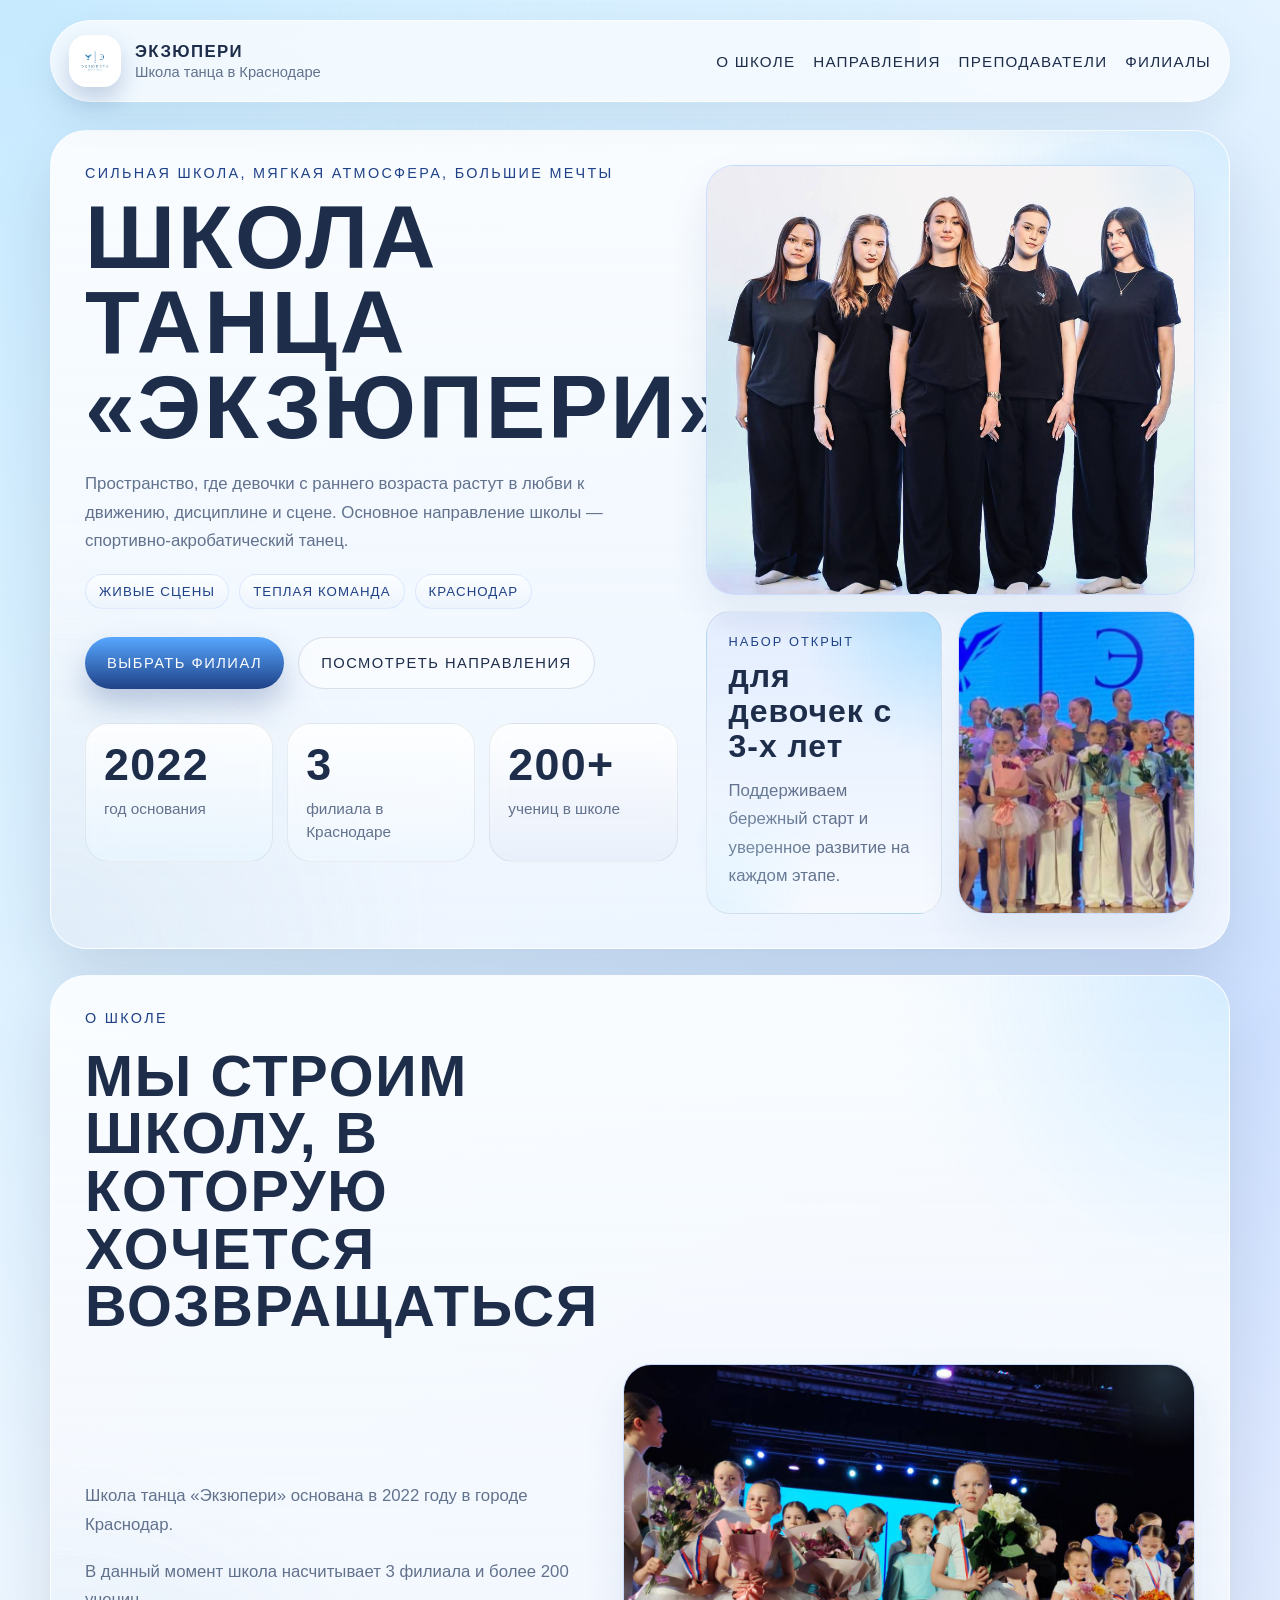
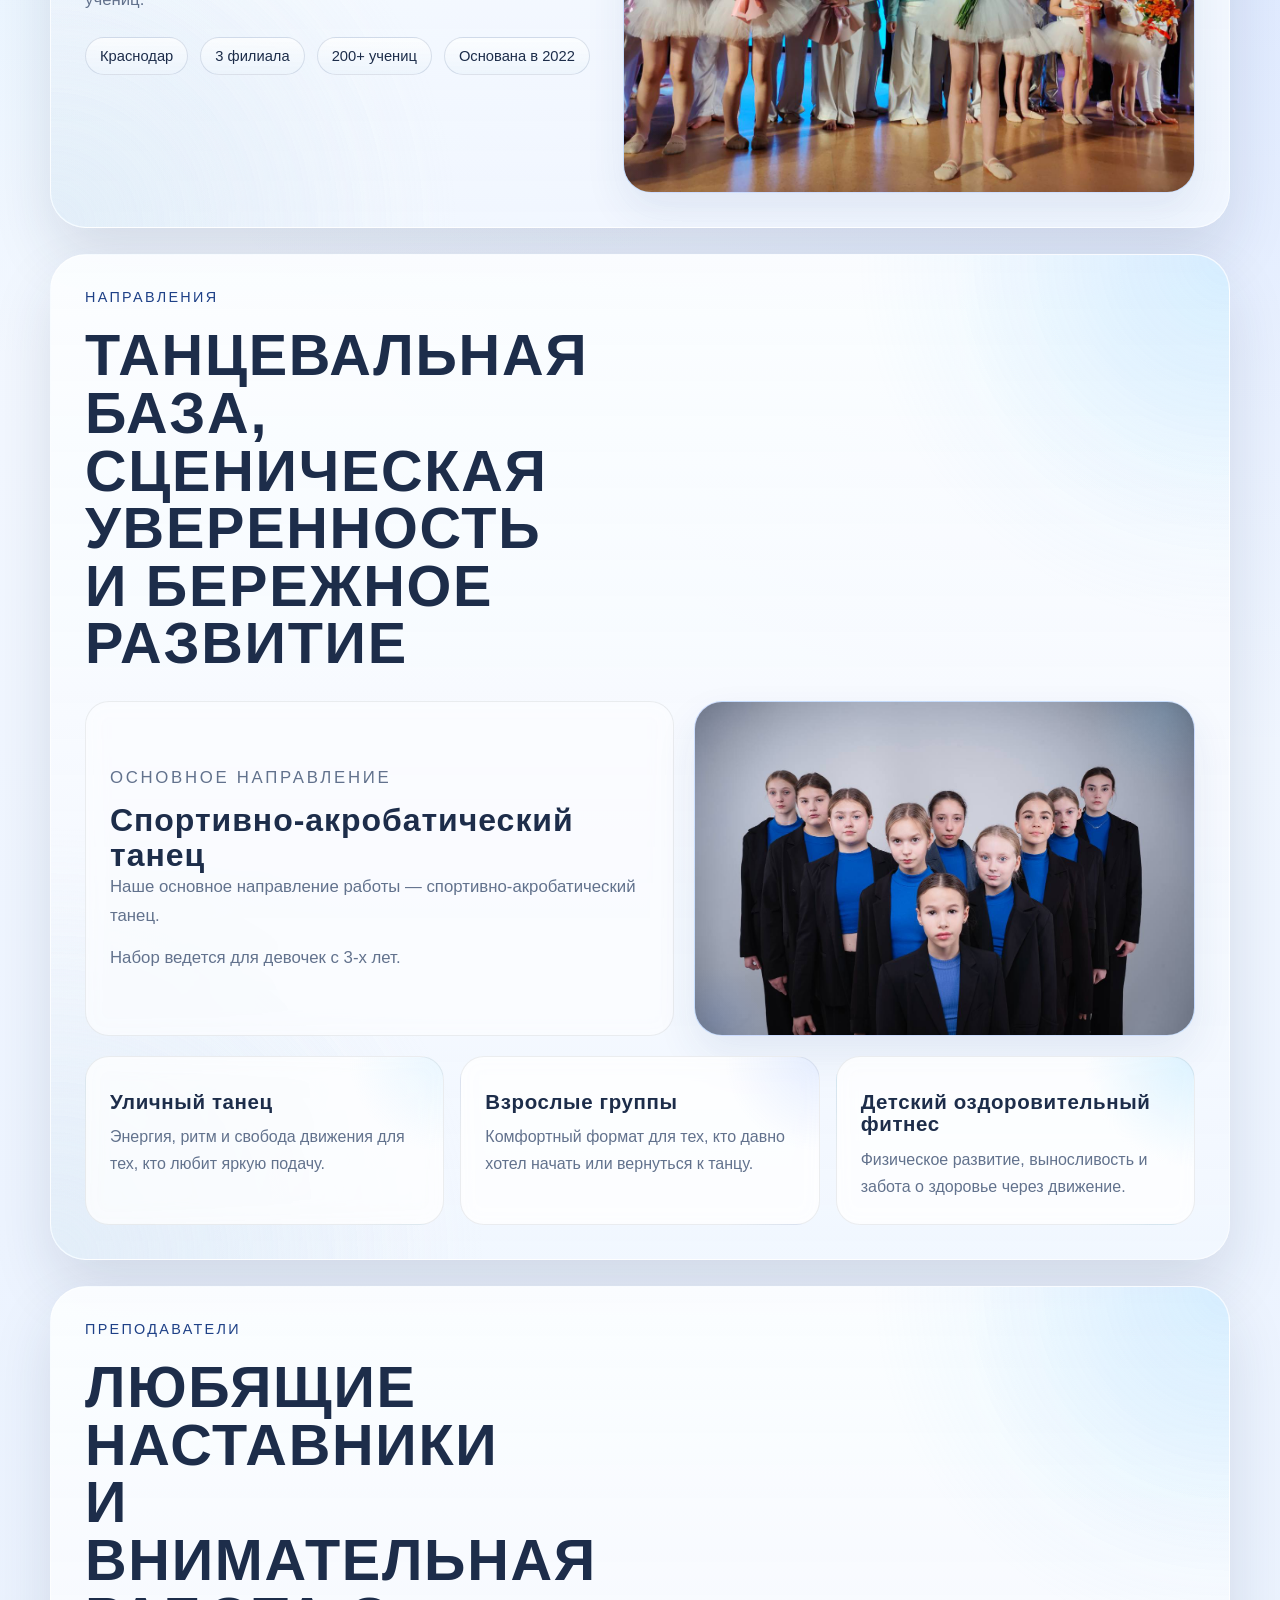
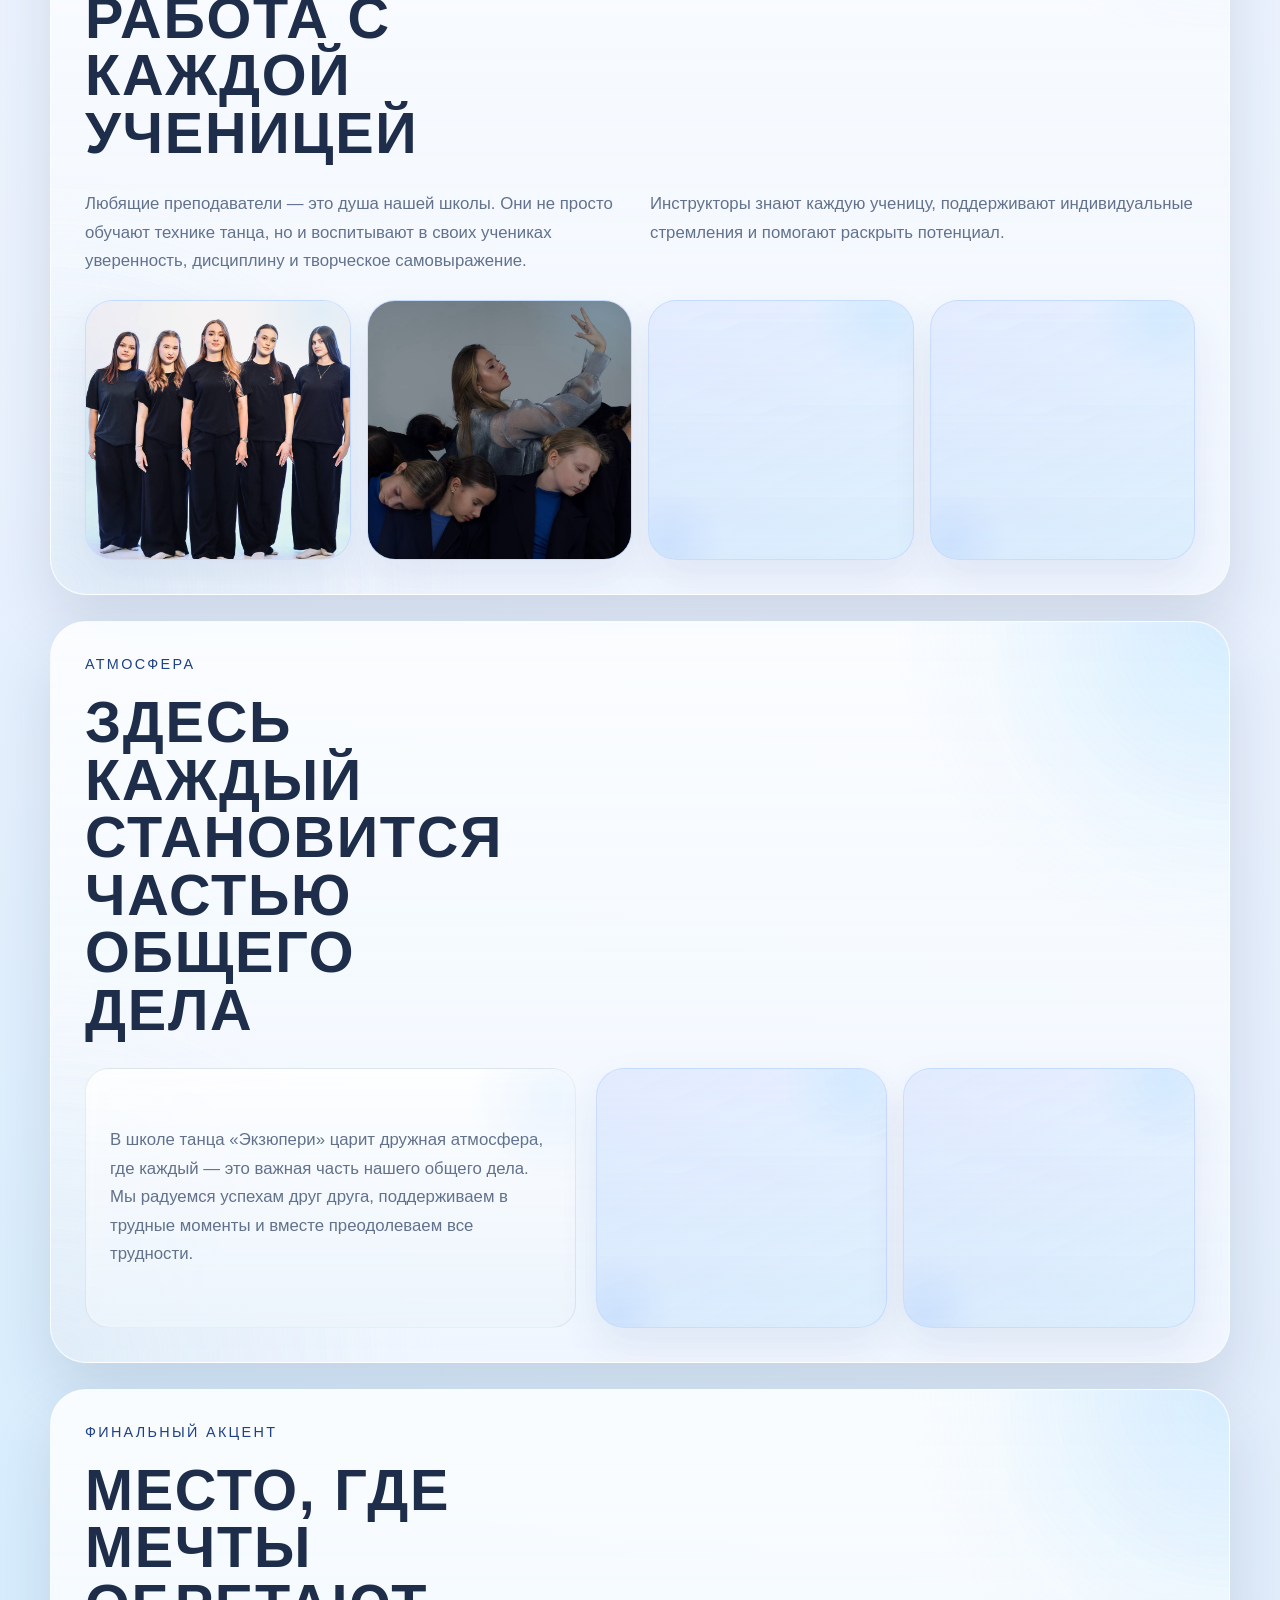
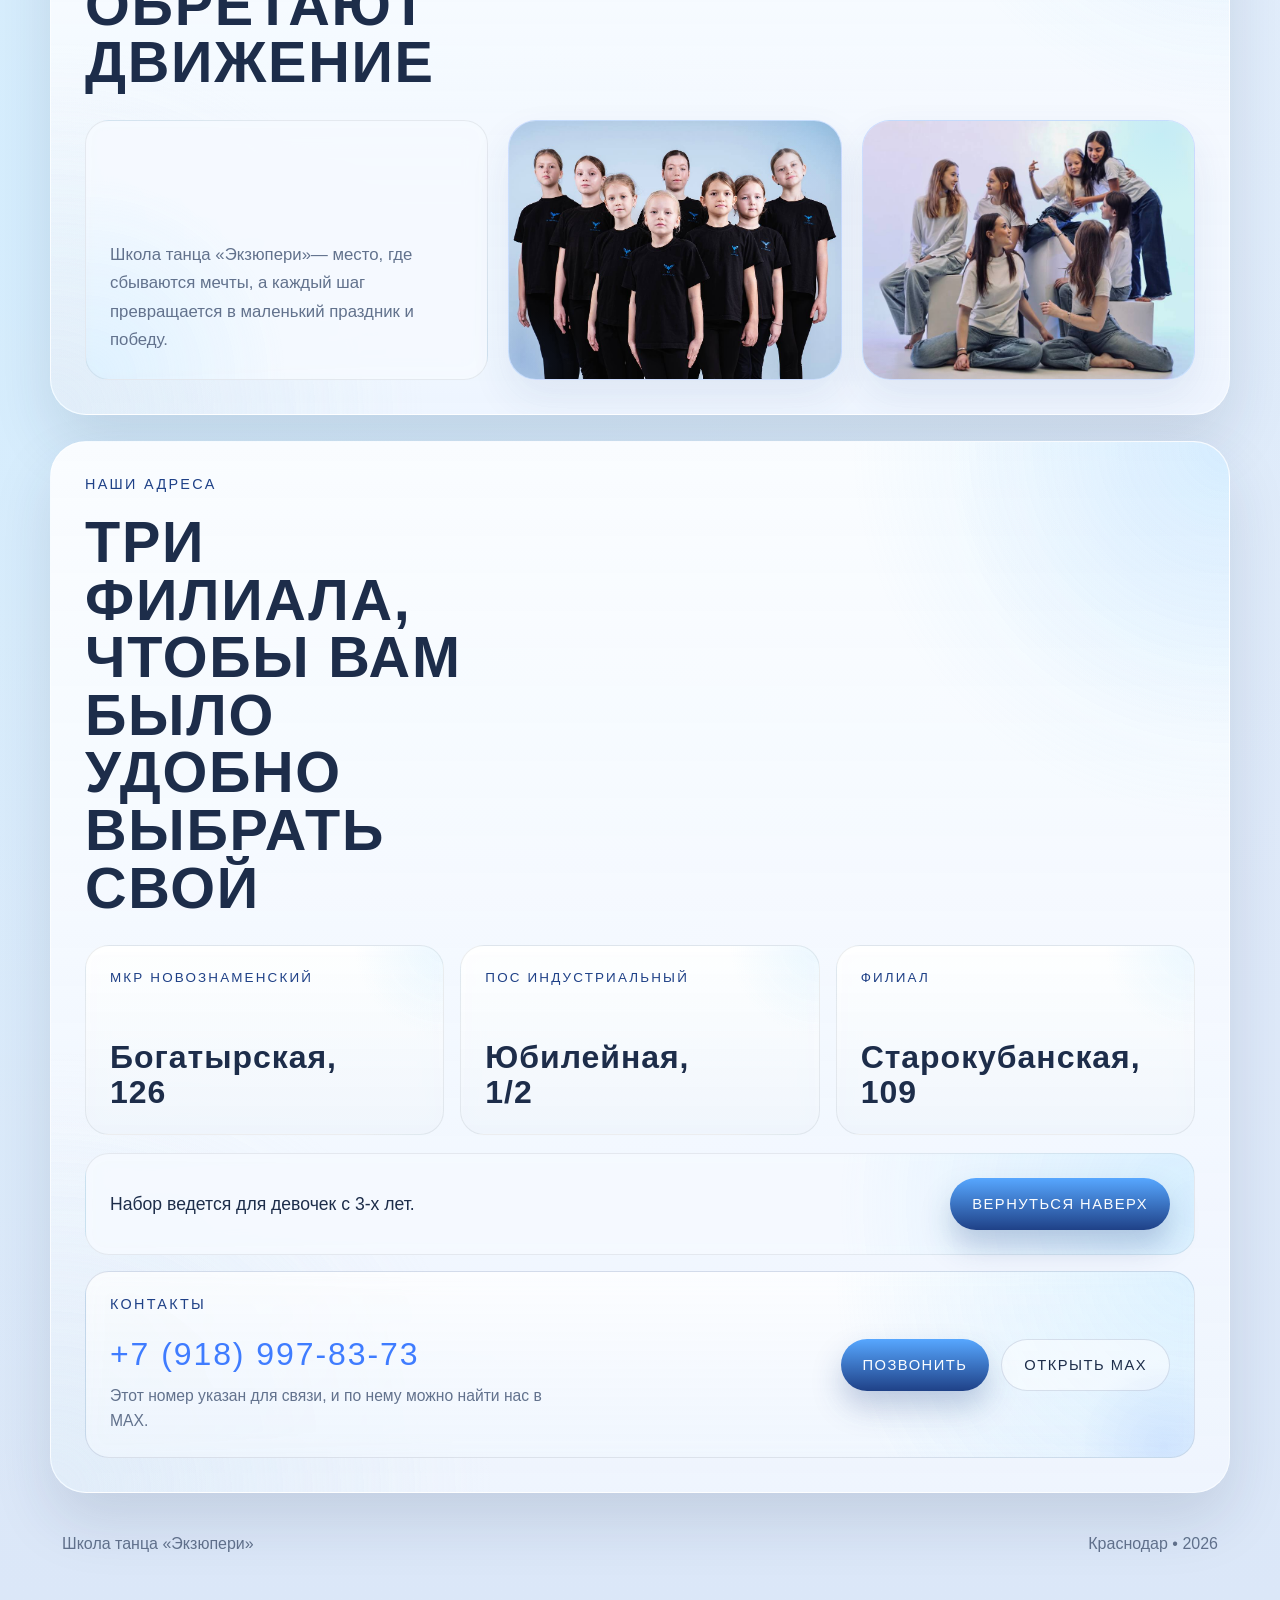
==== export_site/index.html @ d255a943 "Add files via upload" ====
<!doctype html>
<html lang="ru">
  <head>
    <meta charset="UTF-8">
    <meta name="viewport" content="width=device-width, initial-scale=1.0">
    <title>Школа танца Экзюпери</title>
    <meta
      name="description"
      content="Школа танца Экзюпери в Краснодаре. Спортивно-акробатический танец, уличный танец, взрослые группы и детский оздоровительный фитнес."
    >
    <link rel="icon" href="photo_5471992488244484492_y.jpg" type="image/jpeg">
    <link rel="stylesheet" href="styles.css">
  </head>
  <body>
    <div class="page-shell">
      <header class="site-header">
        <a class="brand" href="#top" aria-label="Школа танца Экзюпери">
          <span class="brand-mark brand-mark-image">
            <img src="photo_5471992488244484492_y.jpg" alt="Логотип школы танца Экзюпери" loading="eager" decoding="async">
          </span>
          <span class="brand-copy">
            <strong>Экзюпери</strong>
            <span>Школа танца в Краснодаре</span>
          </span>
        </a>

        <nav class="site-nav" aria-label="Основная навигация">
          <a href="#about">О школе</a>
          <a href="#directions">Направления</a>
          <a href="#team">Преподаватели</a>
          <a href="#locations">Филиалы</a>
        </nav>
      </header>

      <main id="top">
        <section class="hero reveal">
          <div class="hero-copy">
            <p class="eyebrow">Сильная школа, мягкая атмосфера, большие мечты</p>
            <h1>Школа танца «Экзюпери»</h1>
            <p class="hero-text">
              Пространство, где девочки с раннего возраста растут в любви к движению,
              дисциплине и сцене. Основное направление школы — спортивно-акробатический танец.
            </p>

            <div class="hero-pills" aria-label="Ключевые особенности">
              <span>Живые сцены</span>
              <span>Теплая команда</span>
              <span>Краснодар</span>
            </div>

            <div class="hero-actions">
              <a class="button button-primary" href="#locations">Выбрать филиал</a>
              <a class="button button-secondary" href="#directions">Посмотреть направления</a>
            </div>

            <div class="hero-stats" aria-label="Ключевые факты">
              <article class="stat-card">
                <strong>2022</strong>
                <span>год основания</span>
              </article>
              <article class="stat-card">
                <strong>3</strong>
                <span>филиала в Краснодаре</span>
              </article>
              <article class="stat-card">
                <strong>200+</strong>
                <span>учениц в школе</span>
              </article>
            </div>
          </div>

          <div class="hero-visuals">
            <article class="photo-frame photo-frame-large">
              <img src="photo_5471939544182626141_y.jpg" alt="Преподаватели школы танца Экзюпери" loading="eager" decoding="async">
              <div class="photo-fallback">
                <span>Фото 1</span>
                <small>Фото тренеров</small>
              </div>
            </article>

            <article class="accent-card accent-card-sunrise">
              <span class="card-label">Набор открыт</span>
              <strong>для девочек с 3-х лет</strong>
              <p>Поддерживаем бережный старт и уверенное развитие на каждом этапе.</p>
            </article>

            <article class="photo-frame photo-frame-small">
              <img src="photo_5471939544182626152_y.jpg" alt="Фото школы танца Экзюпери со сцены" loading="lazy" decoding="async">
              <div class="photo-fallback">
                <span>Фото 2</span>
                <small>Под информацию</small>
              </div>
            </article>

            <div class="hero-orb hero-orb-one" aria-hidden="true"></div>
            <div class="hero-orb hero-orb-two" aria-hidden="true"></div>
          </div>
        </section>

        <section class="section about reveal" id="about">
          <div class="section-heading">
            <p class="eyebrow">О школе</p>
            <h2>Мы строим школу, в которую хочется возвращаться</h2>
          </div>

          <div class="about-layout">
            <div class="about-copy">
              <p>Школа танца «Экзюпери» основана в 2022 году в городе Краснодар.</p>
              <p>В данный момент школа насчитывает 3 филиала и более 200 учениц.</p>

              <div class="fact-ribbon">
                <span>Краснодар</span>
                <span>3 филиала</span>
                <span>200+ учениц</span>
                <span>Основана в 2022</span>
              </div>
            </div>

            <article class="photo-frame photo-frame-wide">
              <img src="photo_5471939544182626151_y.jpg" alt="Ученицы школы танца Экзюпери на сцене" loading="lazy" decoding="async">
              <div class="photo-fallback">
                <span>Фото 3</span>
                <small>Фото под информацию</small>
              </div>
            </article>
          </div>
        </section>

        <section class="section directions reveal" id="directions">
          <div class="section-heading">
            <p class="eyebrow">Направления</p>
            <h2>Танцевальная база, сценическая уверенность и бережное развитие</h2>
          </div>

          <div class="directions-layout">
            <article class="main-direction">
              <p class="card-label">Основное направление</p>
              <h3>Спортивно-акробатический танец</h3>
              <p>Наше основное направление работы — спортивно-акробатический танец.</p>
              <p>Набор ведется для девочек с 3-х лет.</p>
            </article>

            <article class="photo-frame photo-frame-square">
              <img src="photo_5471939544182626154_y.jpg" alt="Ученицы школы танца Экзюпери" loading="lazy" decoding="async">
              <div class="photo-fallback">
                <span>Фото 4</span>
                <small>Фото для направлений</small>
              </div>
            </article>
          </div>

          <div class="tags-grid" aria-label="Дополнительные направления">
            <article class="tag-card">
              <strong>Уличный танец</strong>
              <p>Энергия, ритм и свобода движения для тех, кто любит яркую подачу.</p>
            </article>
            <article class="tag-card">
              <strong>Взрослые группы</strong>
              <p>Комфортный формат для тех, кто давно хотел начать или вернуться к танцу.</p>
            </article>
            <article class="tag-card">
              <strong>Детский оздоровительный фитнес</strong>
              <p>Физическое развитие, выносливость и забота о здоровье через движение.</p>
            </article>
          </div>
        </section>

        <section class="section team reveal" id="team">
          <div class="section-heading">
            <p class="eyebrow">Преподаватели</p>
            <h2>Любящие наставники и внимательная работа с каждой ученицей</h2>
          </div>

          <div class="split-copy">
            <p>
              Любящие преподаватели — это душа нашей школы. Они не просто обучают технике танца,
              но и воспитывают в своих учениках уверенность, дисциплину и творческое самовыражение.
            </p>
            <p>
              Инструкторы знают каждую ученицу, поддерживают индивидуальные стремления и помогают раскрыть потенциал.
            </p>
          </div>

          <div class="gallery-grid gallery-grid-four">
            <article class="photo-frame">
              <img src="photo_5471939544182626141_y.jpg" alt="Преподаватели школы танца, фото 1" loading="lazy" decoding="async">
              <div class="photo-fallback">
                <span>Фото 4.1</span>
                <small>Тренеры</small>
              </div>
            </article>
            <article class="photo-frame">
              <img src="photo_5471939544182626135_y.jpg" alt="Преподаватели школы танца, фото 2" loading="lazy" decoding="async">
              <div class="photo-fallback">
                <span>Фото 4.2</span>
                <small>Тренеры</small>
              </div>
            </article>
            <article class="photo-frame">
              <img src="photo_5471939544182626142_y.jpg" alt="Преподаватели школы танца, фото 3" loading="lazy" decoding="async">
              <div class="photo-fallback">
                <span>Фото 4.3</span>
                <small>Тренеры</small>
              </div>
            </article>
            <article class="photo-frame">
              <img src="photo_5471939544182626132_y.jpg" alt="Преподаватели школы танца, фото 4" loading="lazy" decoding="async">
              <div class="photo-fallback">
                <span>Фото 4.4</span>
                <small>Тренеры</small>
              </div>
            </article>
          </div>
        </section>

        <section class="section community reveal">
          <div class="section-heading">
            <p class="eyebrow">Атмосфера</p>
            <h2>Здесь каждый становится частью общего дела</h2>
          </div>

          <div class="community-layout">
            <article class="story-card">
              <p>
                В школе танца «Экзюпери» царит дружная атмосфера, где каждый — это важная часть нашего общего дела.
                Мы радуемся успехам друг друга, поддерживаем в трудные моменты и вместе преодолеваем все трудности.
              </p>
            </article>

            <div class="gallery-grid gallery-grid-two">
              <article class="photo-frame">
                <img src="photo_5471939544182626064_y.jpg" alt="Атмосфера школы танца, фото 1" loading="lazy" decoding="async">
                <div class="photo-fallback">
                  <span>Фото 5.1</span>
                  <small>Атмосфера</small>
                </div>
              </article>
              <article class="photo-frame">
                <img src="photo_5471939544182626081_y.jpg" alt="Атмосфера школы танца, фото 2" loading="lazy" decoding="async">
                <div class="photo-fallback">
                  <span>Фото 5.2</span>
                  <small>Атмосфера</small>
                </div>
              </article>
            </div>
          </div>
        </section>

        <section class="section finale reveal">
          <div class="section-heading">
            <p class="eyebrow">Финальный акцент</p>
            <h2>Место, где мечты обретают движение</h2>
          </div>

          <div class="finale-layout">
            <article class="closing-card">
              <p>
                Школа танца «Экзюпери»— место, где сбываются мечты, а каждый шаг превращается в маленький праздник и победу.
              </p>
            </article>

            <article class="photo-frame">
              <img src="photo_5471939544182626153_y.jpg" alt="Финальный блок, фото 1" loading="lazy" decoding="async">
              <div class="photo-fallback">
                <span>Фото 6.1</span>
                <small>Команда</small>
              </div>
            </article>
            <article class="photo-frame">
              <img src="photo_5471939544182626065_y.jpg" alt="Финальный блок, фото 2" loading="lazy" decoding="async">
              <div class="photo-fallback">
                <span>Фото 6.2</span>
                <small>Команда</small>
              </div>
            </article>
          </div>
        </section>

        <section class="section locations reveal" id="locations">
          <div class="section-heading">
            <p class="eyebrow">Наши адреса</p>
            <h2>Три филиала, чтобы вам было удобно выбрать свой</h2>
          </div>

          <div class="locations-grid">
            <article class="location-card">
              <span class="location-label">МКР Новознаменский</span>
              <strong>Богатырская, 126</strong>
            </article>
            <article class="location-card">
              <span class="location-label">ПОС Индустриальный</span>
              <strong>Юбилейная, 1/2</strong>
            </article>
            <article class="location-card">
              <span class="location-label">Филиал</span>
              <strong>Старокубанская, 109</strong>
            </article>
          </div>

          <div class="enroll-banner">
            <p>Набор ведется для девочек с 3-х лет.</p>
            <a class="button button-primary" href="#top">Вернуться наверх</a>
          </div>

          <div class="contact-banner" aria-label="Контакты школы танца Экзюпери">
            <div class="contact-copy">
              <p class="eyebrow">Контакты</p>
              <a class="contact-phone" href="tel:+79189978373">+7 (918) 997-83-73</a>
              <p>Этот номер указан для связи, и по нему можно найти нас в MAX.</p>
            </div>

            <div class="contact-actions">
              <a class="button button-primary" href="tel:+79189978373">Позвонить</a>
              <a class="button button-secondary" href="https://web.max.ru/" target="_blank" rel="noreferrer">Открыть MAX</a>
            </div>
          </div>
        </section>
      </main>

      <footer class="site-footer">
        <p>Школа танца «Экзюпери»</p>
        <p>Краснодар • <span id="current-year"></span></p>
      </footer>
    </div>

    <script src="script.js"></script>
  </body>
</html>
---- export_site/styles.css ----
:root {
  --bg: #edf4ff;
  --bg-soft: #fbfdff;
  --ink: #1d2d4a;
  --muted: #62728d;
  --accent: #3f7cff;
  --accent-deep: #1f4187;
  --accent-bright: #57a7ff;
  --sun: #97d8ff;
  --sky: #cfeeff;
  --ice: #eef7ff;
  --mist: #dde6f4;
  --mint: #d9deea;
  --line: rgba(34, 61, 111, 0.14);
  --card: rgba(251, 253, 255, 0.78);
  --shadow: 0 28px 60px rgba(29, 45, 74, 0.13);
  --radius-xl: 36px;
  --radius-lg: 24px;
  --radius-md: 18px;
  --max-width: 1180px;
}

*,
*::before,
*::after {
  box-sizing: border-box;
}

html {
  scroll-behavior: smooth;
}

body {
  margin: 0;
  min-width: 320px;
  color: var(--ink);
  font-family: "Avenir Next", "Segoe UI", "Trebuchet MS", sans-serif;
  background:
    radial-gradient(circle at top left, rgba(151, 216, 255, 0.54), transparent 30%),
    radial-gradient(circle at right 16%, rgba(63, 124, 255, 0.2), transparent 24%),
    radial-gradient(circle at 10% 78%, rgba(207, 238, 255, 0.72), transparent 26%),
    linear-gradient(180deg, #ffffff 0%, var(--bg) 44%, #dbe7f8 100%);
}

body::before {
  content: "";
  position: fixed;
  inset: 0;
  pointer-events: none;
  background-image:
    linear-gradient(rgba(255, 255, 255, 0.22) 1px, transparent 1px),
    linear-gradient(90deg, rgba(255, 255, 255, 0.22) 1px, transparent 1px);
  background-size: 28px 28px;
  mask-image: radial-gradient(circle at center, black 62%, transparent 100%);
  opacity: 0.36;
}

img {
  display: block;
  width: 100%;
}

a {
  color: inherit;
  text-decoration: none;
}

p,
h1,
h2,
h3 {
  margin: 0;
}

.page-shell {
  position: relative;
  z-index: 1;
  width: min(calc(100% - 32px), var(--max-width));
  margin: 0 auto;
  padding: 20px 0 48px;
}

.site-header {
  position: sticky;
  top: 16px;
  z-index: 10;
  display: flex;
  align-items: center;
  justify-content: space-between;
  gap: 24px;
  padding: 14px 18px;
  margin-bottom: 28px;
  border: 1px solid rgba(255, 255, 255, 0.7);
  border-radius: 999px;
  background: rgba(248, 252, 255, 0.84);
  backdrop-filter: blur(16px);
  box-shadow: 0 16px 40px rgba(29, 45, 74, 0.08);
}

.brand {
  display: inline-flex;
  align-items: center;
  gap: 14px;
}

.brand-mark {
  display: grid;
  place-items: center;
  width: 52px;
  height: 52px;
  border-radius: 18px;
  color: #fdfefe;
  font-family: "Futura", "Trebuchet MS", sans-serif;
  font-size: 1.1rem;
  letter-spacing: 0.12em;
  background: linear-gradient(160deg, var(--accent) 0%, var(--accent-deep) 100%);
  box-shadow: 0 12px 24px rgba(31, 65, 135, 0.24);
}

.brand-mark-image {
  padding: 4px;
  overflow: hidden;
  background: rgba(255, 255, 255, 0.96);
}

.brand-mark-image img {
  width: 100%;
  height: 100%;
  object-fit: contain;
}

.brand-copy {
  display: flex;
  flex-direction: column;
  gap: 2px;
}

.brand-copy strong,
.site-nav a,
.eyebrow,
h1,
h2,
h3,
.button,
.card-label,
.location-label {
  font-family: "Futura", "Avenir Next Condensed", "Trebuchet MS", sans-serif;
}

.brand-copy strong {
  font-size: 1.05rem;
  letter-spacing: 0.08em;
  text-transform: uppercase;
}

.brand-copy span {
  color: var(--muted);
  font-size: 0.92rem;
}

.site-nav {
  display: flex;
  flex-wrap: wrap;
  gap: 18px;
}

.site-nav a {
  font-size: 0.95rem;
  letter-spacing: 0.08em;
  text-transform: uppercase;
  transition: color 160ms ease;
}

.site-nav a:hover,
.site-nav a:focus-visible {
  color: var(--accent-deep);
}

.hero,
.section {
  position: relative;
  margin-bottom: 26px;
  border: 1px solid rgba(255, 255, 255, 0.62);
  border-radius: var(--radius-xl);
  background:
    radial-gradient(circle at top right, rgba(87, 167, 255, 0.12), transparent 18%),
    radial-gradient(circle at bottom left, rgba(207, 238, 255, 0.35), transparent 24%),
    linear-gradient(180deg, rgba(251, 253, 255, 0.95), rgba(242, 247, 255, 0.84));
  box-shadow: var(--shadow);
  overflow: hidden;
}

.hero::after,
.section::after {
  content: "";
  position: absolute;
  inset: 0;
  border-radius: inherit;
  pointer-events: none;
  background:
    radial-gradient(circle at top right, rgba(151, 216, 255, 0.22), transparent 24%),
    radial-gradient(circle at bottom left, rgba(217, 222, 234, 0.3), transparent 28%);
}

.hero {
  display: grid;
  grid-template-columns: minmax(0, 1.15fr) minmax(280px, 0.95fr);
  gap: 28px;
  padding: 34px;
  isolation: isolate;
}

.hero-copy,
.hero-visuals,
.section > * {
  position: relative;
  z-index: 1;
}

.eyebrow {
  margin-bottom: 14px;
  color: var(--accent-deep);
  font-size: 0.9rem;
  letter-spacing: 0.16em;
  text-transform: uppercase;
}

h1 {
  max-width: 10ch;
  font-size: clamp(3rem, 7vw, 5.7rem);
  line-height: 0.95;
  letter-spacing: 0.03em;
  text-transform: uppercase;
}

.hero-text,
.about-copy p,
.main-direction p,
.tag-card p,
.story-card p,
.closing-card p,
.split-copy p,
.accent-card p {
  color: var(--muted);
  font-size: 1.05rem;
  line-height: 1.7;
}

.hero-text {
  max-width: 58ch;
  margin-top: 20px;
}

.hero-pills {
  display: flex;
  flex-wrap: wrap;
  gap: 10px;
  margin-top: 18px;
}

.hero-pills span {
  padding: 9px 13px;
  border: 1px solid rgba(63, 124, 255, 0.14);
  border-radius: 999px;
  color: var(--accent-deep);
  font-size: 0.83rem;
  letter-spacing: 0.08em;
  text-transform: uppercase;
  background:
    linear-gradient(180deg, rgba(255, 255, 255, 0.78), rgba(236, 244, 252, 0.94));
}

.hero-actions {
  display: flex;
  flex-wrap: wrap;
  gap: 14px;
  margin-top: 28px;
}

.button {
  display: inline-flex;
  align-items: center;
  justify-content: center;
  min-height: 52px;
  padding: 0 22px;
  border-radius: 999px;
  font-size: 0.92rem;
  letter-spacing: 0.1em;
  text-transform: uppercase;
  transition:
    transform 180ms ease,
    box-shadow 180ms ease,
    background-color 180ms ease;
}

.button:hover,
.button:focus-visible {
  transform: translateY(-2px);
}

.button-primary {
  color: #fbfdff;
  background: linear-gradient(180deg, var(--accent-bright) 0%, var(--accent-deep) 100%);
  box-shadow: 0 16px 30px rgba(31, 65, 135, 0.26);
}

.button-secondary {
  border: 1px solid var(--line);
  background: rgba(255, 255, 255, 0.5);
}

.hero-stats {
  display: grid;
  grid-template-columns: repeat(3, minmax(0, 1fr));
  gap: 14px;
  margin-top: 34px;
}

.stat-card,
.accent-card,
.main-direction,
.tag-card,
.story-card,
.closing-card,
.location-card,
.enroll-banner {
  border: 1px solid rgba(31, 37, 51, 0.08);
  border-radius: var(--radius-lg);
  background: var(--card);
  backdrop-filter: blur(10px);
}

.stat-card,
.accent-card,
.main-direction,
.tag-card,
.story-card,
.closing-card,
.location-card,
.enroll-banner,
.contact-banner,
.photo-frame,
.photo-frame-large,
.photo-frame-wide,
.photo-frame-square {
  transition:
    transform 220ms ease,
    box-shadow 220ms ease,
    border-color 220ms ease,
    filter 220ms ease;
}

.stat-card:hover,
.accent-card:hover,
.main-direction:hover,
.tag-card:hover,
.story-card:hover,
.closing-card:hover,
.location-card:hover,
.enroll-banner:hover,
.contact-banner:hover,
.photo-frame:hover {
  transform: translateY(-4px);
  box-shadow: 0 24px 52px rgba(31, 65, 135, 0.15);
  border-color: rgba(63, 124, 255, 0.22);
}

.stat-card {
  display: flex;
  flex-direction: column;
  gap: 10px;
  padding: 18px;
}

.stat-card:nth-child(1) {
  background: linear-gradient(180deg, rgba(255, 255, 255, 0.88), rgba(232, 245, 255, 0.82));
}

.stat-card:nth-child(2) {
  background: linear-gradient(180deg, rgba(255, 255, 255, 0.88), rgba(238, 247, 255, 0.8));
}

.stat-card:nth-child(3) {
  background: linear-gradient(180deg, rgba(255, 255, 255, 0.88), rgba(231, 238, 250, 0.82));
}

.stat-card strong {
  font-family: "Futura", "Avenir Next Condensed", sans-serif;
  font-size: clamp(1.8rem, 5vw, 2.8rem);
  line-height: 1;
  letter-spacing: 0.03em;
}

.stat-card span {
  color: var(--muted);
  font-size: 0.96rem;
  line-height: 1.5;
}

.hero-visuals {
  display: grid;
  grid-template-columns: repeat(2, minmax(0, 1fr));
  gap: 16px;
  align-content: start;
}

.photo-frame,
.logo-frame {
  position: relative;
  min-height: 260px;
  border: 1px solid rgba(63, 124, 255, 0.14);
  border-radius: 28px;
  overflow: hidden;
  background:
    linear-gradient(155deg, rgba(63, 124, 255, 0.14), rgba(151, 216, 255, 0.2)),
    linear-gradient(180deg, rgba(255, 255, 255, 0.82), rgba(236, 243, 252, 0.94));
  box-shadow: 0 18px 40px rgba(31, 65, 135, 0.09);
}

.photo-frame img,
.logo-frame img {
  width: 100%;
  height: 100%;
  object-fit: cover;
  opacity: 0;
  transition: opacity 200ms ease;
}

.photo-frame::before,
.photo-frame::after,
.accent-card::before,
.story-card::before,
.contact-banner::before {
  content: "";
  position: absolute;
  inset: auto;
  pointer-events: none;
  border-radius: 999px;
  opacity: 0.75;
}

.photo-frame::before {
  width: 160px;
  height: 160px;
  top: -70px;
  right: -50px;
  background: radial-gradient(circle, rgba(151, 216, 255, 0.28), transparent 65%);
}

.photo-frame::after {
  width: 120px;
  height: 120px;
  left: -40px;
  bottom: -45px;
  background: radial-gradient(circle, rgba(63, 124, 255, 0.12), transparent 65%);
}

.logo-frame img {
  object-fit: contain;
  padding: 22px;
  background: rgba(255, 255, 255, 0.86);
}

.photo-frame-large {
  grid-column: span 2;
  min-height: 430px;
}

.photo-frame-small {
  min-height: 220px;
}

.photo-frame-wide {
  min-height: 380px;
}

.photo-frame-square {
  min-height: 320px;
}

.photo-fallback {
  position: absolute;
  inset: 0;
  display: flex;
  flex-direction: column;
  align-items: center;
  justify-content: center;
  gap: 10px;
  padding: 20px;
  text-align: center;
  color: rgba(31, 37, 51, 0.75);
  background:
    radial-gradient(circle at top, rgba(151, 216, 255, 0.22), transparent 38%),
    linear-gradient(180deg, rgba(255, 255, 255, 0.78), rgba(239, 245, 252, 0.96));
}

.photo-fallback span {
  font-family: "Futura", "Avenir Next Condensed", sans-serif;
  font-size: 1.2rem;
  letter-spacing: 0.08em;
  text-transform: uppercase;
}

.photo-fallback small {
  max-width: 26ch;
  color: var(--muted);
  line-height: 1.5;
}

.photo-frame.is-ready .photo-fallback,
.logo-frame.is-ready .photo-fallback {
  opacity: 0;
  pointer-events: none;
}

.photo-frame.is-ready img,
.logo-frame.is-ready img {
  opacity: 1;
}

.accent-card {
  display: flex;
  flex-direction: column;
  justify-content: flex-end;
  min-height: 220px;
  padding: 22px;
  position: relative;
  overflow: hidden;
}

.accent-card-sunrise {
  background:
    radial-gradient(circle at top right, rgba(151, 216, 255, 0.62), transparent 38%),
    radial-gradient(circle at bottom left, rgba(207, 238, 255, 0.5), transparent 28%),
    linear-gradient(180deg, rgba(63, 124, 255, 0.08), rgba(247, 250, 255, 0.92));
}

.card-label {
  color: var(--accent-deep);
  font-size: 0.8rem;
  letter-spacing: 0.16em;
  text-transform: uppercase;
}

.accent-card strong,
.main-direction h3,
.tag-card strong,
.location-card strong {
  margin-top: 10px;
  font-size: clamp(1.45rem, 3vw, 2rem);
  line-height: 1.1;
  letter-spacing: 0.03em;
}

.accent-card p {
  margin-top: 12px;
}

.accent-card::before {
  width: 220px;
  height: 220px;
  top: -120px;
  right: -95px;
  background: radial-gradient(circle, rgba(151, 216, 255, 0.24), transparent 66%);
}

.section {
  padding: 34px;
}

.section-heading {
  display: grid;
  gap: 8px;
  margin-bottom: 28px;
}

h2 {
  max-width: 14ch;
  font-size: clamp(2rem, 5vw, 3.6rem);
  line-height: 1;
  letter-spacing: 0.03em;
  text-transform: uppercase;
}

.about-layout,
.directions-layout,
.community-layout,
.finale-layout {
  display: grid;
  gap: 20px;
}

.about-layout {
  grid-template-columns: minmax(0, 0.95fr) minmax(280px, 1.05fr);
  align-items: center;
}

.about-copy {
  display: grid;
  gap: 18px;
}

.fact-ribbon {
  display: flex;
  flex-wrap: wrap;
  gap: 12px;
  margin-top: 4px;
}

.fact-ribbon span {
  padding: 10px 14px;
  border: 1px solid var(--line);
  border-radius: 999px;
  background: linear-gradient(180deg, rgba(255, 255, 255, 0.7), rgba(236, 244, 252, 0.88));
  font-size: 0.92rem;
}

.directions-layout {
  grid-template-columns: minmax(0, 1.08fr) minmax(280px, 0.92fr);
  align-items: stretch;
}

.main-direction,
.tag-card,
.story-card,
.closing-card,
.location-card,
.enroll-banner {
  padding: 24px;
}

.main-direction {
  display: flex;
  flex-direction: column;
  justify-content: center;
}

.main-direction p:last-child {
  margin-top: 14px;
}

.tags-grid,
.gallery-grid,
.locations-grid {
  display: grid;
  gap: 16px;
}

.tags-grid {
  grid-template-columns: repeat(3, minmax(0, 1fr));
  margin-top: 20px;
}

.tag-card strong {
  display: block;
  font-size: 1.28rem;
}

.tag-card:nth-child(1) {
  background:
    radial-gradient(circle at top right, rgba(151, 216, 255, 0.18), transparent 24%),
    rgba(255, 255, 255, 0.76);
}

.tag-card:nth-child(2) {
  background:
    radial-gradient(circle at top right, rgba(63, 124, 255, 0.12), transparent 24%),
    rgba(255, 255, 255, 0.78);
}

.tag-card:nth-child(3) {
  background:
    radial-gradient(circle at top right, rgba(207, 238, 255, 0.7), transparent 28%),
    rgba(255, 255, 255, 0.78);
}

.tag-card p {
  margin-top: 10px;
  font-size: 1rem;
}

.split-copy {
  display: grid;
  grid-template-columns: repeat(2, minmax(0, 1fr));
  gap: 20px;
}

.gallery-grid-four {
  grid-template-columns: repeat(4, minmax(0, 1fr));
  margin-top: 24px;
}

.gallery-grid-two {
  grid-template-columns: repeat(2, minmax(0, 1fr));
}

.community-layout {
  grid-template-columns: minmax(0, 0.9fr) minmax(280px, 1.1fr);
  align-items: start;
}

.story-card {
  min-height: 100%;
  display: flex;
  align-items: center;
  background:
    linear-gradient(180deg, rgba(255, 255, 255, 0.84), rgba(236, 244, 252, 0.9));
  position: relative;
  overflow: hidden;
}

.story-card::before {
  width: 180px;
  height: 180px;
  right: -70px;
  top: -60px;
  background: radial-gradient(circle, rgba(87, 167, 255, 0.12), transparent 68%);
}

.finale-layout {
  grid-template-columns: 1.15fr repeat(2, minmax(0, 0.95fr));
  align-items: stretch;
}

.closing-card {
  display: flex;
  align-items: flex-end;
  min-height: 100%;
  background:
    radial-gradient(circle at bottom left, rgba(151, 216, 255, 0.24), transparent 42%),
    rgba(246, 250, 255, 0.9);
}

.locations-grid {
  grid-template-columns: repeat(3, minmax(0, 1fr));
}

.location-card {
  min-height: 190px;
  display: flex;
  flex-direction: column;
  justify-content: space-between;
  background:
    radial-gradient(circle at top right, rgba(151, 216, 255, 0.18), transparent 22%),
    linear-gradient(180deg, rgba(255, 255, 255, 0.9), rgba(239, 245, 252, 0.94));
}

.location-label {
  color: var(--accent-deep);
  font-size: 0.84rem;
  letter-spacing: 0.16em;
  text-transform: uppercase;
}

.location-card strong {
  max-width: 12ch;
}

.enroll-banner {
  display: flex;
  align-items: center;
  justify-content: space-between;
  gap: 18px;
  margin-top: 18px;
  background:
    radial-gradient(circle at right, rgba(151, 216, 255, 0.32), transparent 32%),
    rgba(246, 250, 255, 0.9);
}

.enroll-banner p {
  font-size: 1.1rem;
  line-height: 1.6;
}

.contact-banner {
  display: flex;
  align-items: center;
  justify-content: space-between;
  gap: 20px;
  margin-top: 16px;
  padding: 24px;
  border: 1px solid var(--line);
  border-radius: var(--radius-lg);
  background:
    radial-gradient(circle at right top, rgba(151, 216, 255, 0.3), transparent 32%),
    linear-gradient(180deg, rgba(255, 255, 255, 0.7), rgba(239, 246, 254, 0.78));
  backdrop-filter: blur(10px);
  position: relative;
  overflow: hidden;
}

.contact-banner::before {
  width: 180px;
  height: 180px;
  right: -60px;
  bottom: -80px;
  background: radial-gradient(circle, rgba(63, 124, 255, 0.16), transparent 68%);
}

.contact-copy {
  display: grid;
  gap: 10px;
}

.contact-phone {
  color: var(--accent-deep);
  font-family: "Futura", "Avenir Next Condensed", "Trebuchet MS", sans-serif;
  font-size: clamp(1.3rem, 3vw, 2rem);
  letter-spacing: 0.06em;
}

.contact-copy p:last-child {
  color: var(--muted);
  font-size: 0.98rem;
  line-height: 1.6;
  max-width: 54ch;
}

.contact-copy a {
  color: var(--accent);
}

.contact-actions {
  display: flex;
  flex-wrap: wrap;
  gap: 12px;
  justify-content: flex-end;
}

.site-footer {
  display: flex;
  align-items: center;
  justify-content: space-between;
  gap: 18px;
  padding: 16px 12px 0;
  color: var(--muted);
}

.reveal {
  animation: rise 700ms ease both;
}

.hero-orb {
  position: absolute;
  border-radius: 50%;
  filter: blur(0);
  pointer-events: none;
  mix-blend-mode: screen;
  animation: drift 12s ease-in-out infinite;
}

.hero-orb-one {
  width: 180px;
  height: 180px;
  top: -24px;
  right: 18px;
  background: radial-gradient(circle, rgba(87, 167, 255, 0.18), rgba(87, 167, 255, 0.02) 70%);
}

.hero-orb-two {
  width: 120px;
  height: 120px;
  left: -10px;
  bottom: 12px;
  background: radial-gradient(circle, rgba(151, 216, 255, 0.22), rgba(151, 216, 255, 0.02) 70%);
  animation-delay: -4s;
}

@keyframes rise {
  from {
    opacity: 0;
    transform: translateY(18px);
  }

  to {
    opacity: 1;
    transform: translateY(0);
  }
}

@keyframes drift {
  0%,
  100% {
    transform: translate3d(0, 0, 0) scale(1);
  }

  50% {
    transform: translate3d(0, 10px, 0) scale(1.04);
  }
}

@media (prefers-reduced-motion: no-preference) {
  .hero-visuals .photo-frame-large {
    animation: floaty 9s ease-in-out infinite;
  }

  .hero-visuals .photo-frame-small {
    animation: floaty 11s ease-in-out infinite reverse;
  }

  .stat-card:nth-child(2) {
    animation: floaty 10s ease-in-out infinite;
  }

  .tag-card:nth-child(2) {
    animation: floaty 12s ease-in-out infinite;
  }
}

@keyframes floaty {
  0%,
  100% {
    transform: translateY(0);
  }

  50% {
    transform: translateY(-6px);
  }
}

@media (max-width: 980px) {
  .site-header,
  .split-copy,
  .hero,
  .about-layout,
  .directions-layout,
  .community-layout,
  .finale-layout,
  .tags-grid,
  .gallery-grid-four,
  .locations-grid {
    grid-template-columns: 1fr;
  }

  .site-header {
    display: grid;
    justify-content: stretch;
    border-radius: 28px;
  }

  .site-nav {
    justify-content: space-between;
  }

  .hero {
    padding: 26px;
  }

  h1 {
    max-width: 12ch;
  }

  .hero-stats,
  .hero-visuals,
  .gallery-grid-two {
    grid-template-columns: repeat(2, minmax(0, 1fr));
  }

  .photo-frame-large {
    min-height: 360px;
  }

  .photo-frame-wide,
  .photo-frame-square {
    min-height: 300px;
  }

  .contact-banner {
    align-items: flex-start;
    flex-direction: column;
  }

  .contact-actions {
    justify-content: flex-start;
  }

  .hero-orb {
    opacity: 0.8;
  }
}

@media (max-width: 680px) {
  .page-shell {
    width: min(calc(100% - 20px), var(--max-width));
    padding-top: 10px;
  }

  .site-header,
  .hero,
  .section {
    padding: 20px;
  }

  .site-nav {
    gap: 12px 16px;
  }

  .site-nav a {
    font-size: 0.84rem;
  }

  .hero-stats,
  .hero-visuals,
  .gallery-grid-two {
    grid-template-columns: 1fr;
  }

  .photo-frame-large,
  .photo-frame-wide,
  .photo-frame-square,
  .photo-frame {
    min-height: 240px;
  }

  .hero-actions,
  .enroll-banner,
  .contact-banner,
  .site-footer {
    flex-direction: column;
    align-items: stretch;
  }

  .button {
    width: 100%;
  }

  .contact-phone {
    word-break: break-word;
  }

  .hero-orb-one {
    width: 130px;
    height: 130px;
    right: -10px;
  }

  .hero-orb-two {
    width: 88px;
    height: 88px;
    left: -12px;
  }

  h2 {
    max-width: 100%;
  }
}
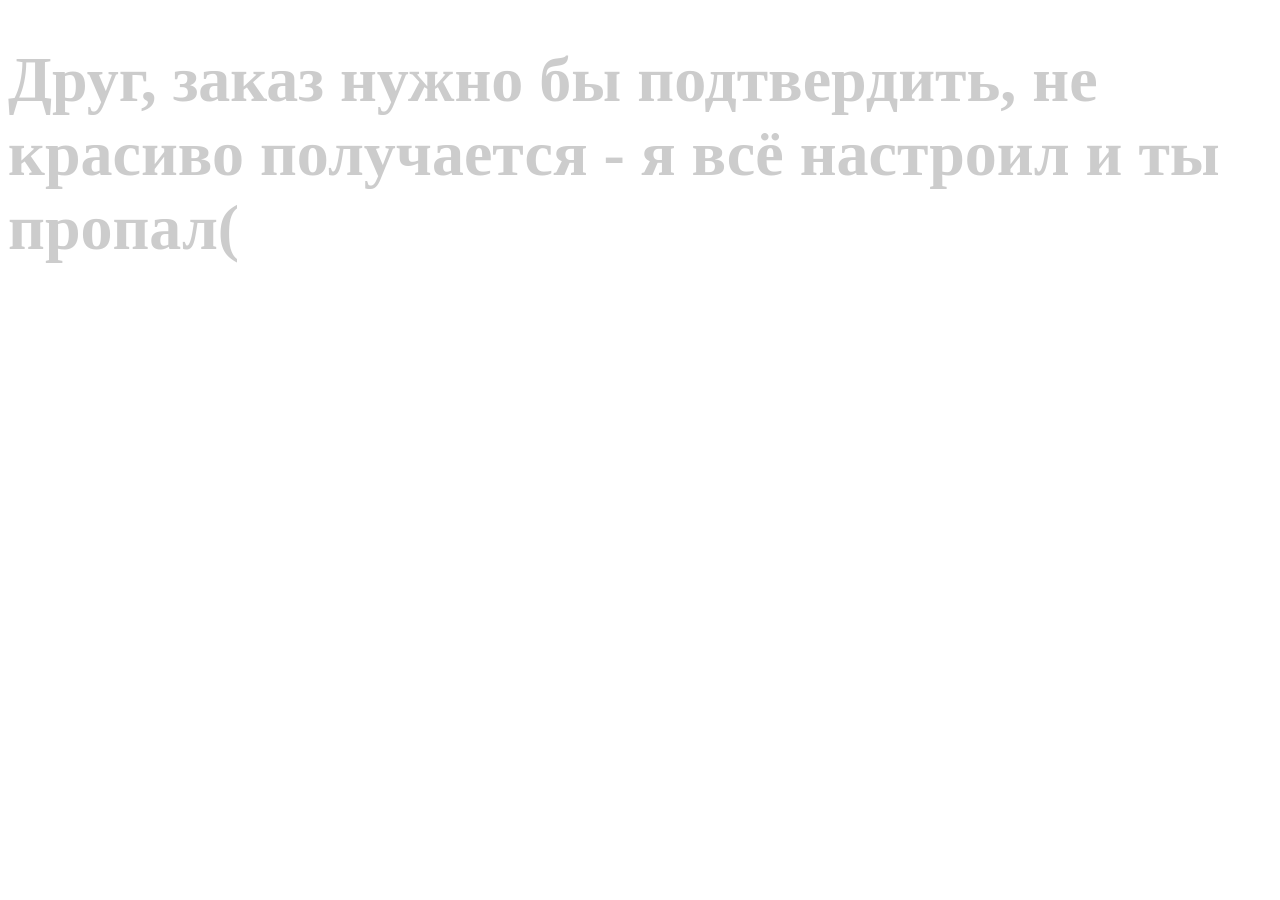
==== commit 204e3f3b: "Update index.html" ====
--- a/export_site/index.html
+++ b/export_site/index.html
@@ -4,325 +4,8 @@
     <meta charset="UTF-8">
     <meta name="viewport" content="width=device-width, initial-scale=1.0">
     <title>Школа танца Экзюпери</title>
-    <meta
-      name="description"
-      content="Школа танца Экзюпери в Краснодаре. Спортивно-акробатический танец, уличный танец, взрослые группы и детский оздоровительный фитнес."
-    >
-    <link rel="icon" href="photo_5471992488244484492_y.jpg" type="image/jpeg">
-    <link rel="stylesheet" href="styles.css">
   </head>
   <body>
-    <div class="page-shell">
-      <header class="site-header">
-        <a class="brand" href="#top" aria-label="Школа танца Экзюпери">
-          <span class="brand-mark brand-mark-image">
-            <img src="photo_5471992488244484492_y.jpg" alt="Логотип школы танца Экзюпери" loading="eager" decoding="async">
-          </span>
-          <span class="brand-copy">
-            <strong>Экзюпери</strong>
-            <span>Школа танца в Краснодаре</span>
-          </span>
-        </a>
-
-        <nav class="site-nav" aria-label="Основная навигация">
-          <a href="#about">О школе</a>
-          <a href="#directions">Направления</a>
-          <a href="#team">Преподаватели</a>
-          <a href="#locations">Филиалы</a>
-        </nav>
-      </header>
-
-      <main id="top">
-        <section class="hero reveal">
-          <div class="hero-copy">
-            <p class="eyebrow">Сильная школа, мягкая атмосфера, большие мечты</p>
-            <h1>Школа танца «Экзюпери»</h1>
-            <p class="hero-text">
-              Пространство, где девочки с раннего возраста растут в любви к движению,
-              дисциплине и сцене. Основное направление школы — спортивно-акробатический танец.
-            </p>
-
-            <div class="hero-pills" aria-label="Ключевые особенности">
-              <span>Живые сцены</span>
-              <span>Теплая команда</span>
-              <span>Краснодар</span>
-            </div>
-
-            <div class="hero-actions">
-              <a class="button button-primary" href="#locations">Выбрать филиал</a>
-              <a class="button button-secondary" href="#directions">Посмотреть направления</a>
-            </div>
-
-            <div class="hero-stats" aria-label="Ключевые факты">
-              <article class="stat-card">
-                <strong>2022</strong>
-                <span>год основания</span>
-              </article>
-              <article class="stat-card">
-                <strong>3</strong>
-                <span>филиала в Краснодаре</span>
-              </article>
-              <article class="stat-card">
-                <strong>200+</strong>
-                <span>учениц в школе</span>
-              </article>
-            </div>
-          </div>
-
-          <div class="hero-visuals">
-            <article class="photo-frame photo-frame-large">
-              <img src="photo_5471939544182626141_y.jpg" alt="Преподаватели школы танца Экзюпери" loading="eager" decoding="async">
-              <div class="photo-fallback">
-                <span>Фото 1</span>
-                <small>Фото тренеров</small>
-              </div>
-            </article>
-
-            <article class="accent-card accent-card-sunrise">
-              <span class="card-label">Набор открыт</span>
-              <strong>для девочек с 3-х лет</strong>
-              <p>Поддерживаем бережный старт и уверенное развитие на каждом этапе.</p>
-            </article>
-
-            <article class="photo-frame photo-frame-small">
-              <img src="photo_5471939544182626152_y.jpg" alt="Фото школы танца Экзюпери со сцены" loading="lazy" decoding="async">
-              <div class="photo-fallback">
-                <span>Фото 2</span>
-                <small>Под информацию</small>
-              </div>
-            </article>
-
-            <div class="hero-orb hero-orb-one" aria-hidden="true"></div>
-            <div class="hero-orb hero-orb-two" aria-hidden="true"></div>
-          </div>
-        </section>
-
-        <section class="section about reveal" id="about">
-          <div class="section-heading">
-            <p class="eyebrow">О школе</p>
-            <h2>Мы строим школу, в которую хочется возвращаться</h2>
-          </div>
-
-          <div class="about-layout">
-            <div class="about-copy">
-              <p>Школа танца «Экзюпери» основана в 2022 году в городе Краснодар.</p>
-              <p>В данный момент школа насчитывает 3 филиала и более 200 учениц.</p>
-
-              <div class="fact-ribbon">
-                <span>Краснодар</span>
-                <span>3 филиала</span>
-                <span>200+ учениц</span>
-                <span>Основана в 2022</span>
-              </div>
-            </div>
-
-            <article class="photo-frame photo-frame-wide">
-              <img src="photo_5471939544182626151_y.jpg" alt="Ученицы школы танца Экзюпери на сцене" loading="lazy" decoding="async">
-              <div class="photo-fallback">
-                <span>Фото 3</span>
-                <small>Фото под информацию</small>
-              </div>
-            </article>
-          </div>
-        </section>
-
-        <section class="section directions reveal" id="directions">
-          <div class="section-heading">
-            <p class="eyebrow">Направления</p>
-            <h2>Танцевальная база, сценическая уверенность и бережное развитие</h2>
-          </div>
-
-          <div class="directions-layout">
-            <article class="main-direction">
-              <p class="card-label">Основное направление</p>
-              <h3>Спортивно-акробатический танец</h3>
-              <p>Наше основное направление работы — спортивно-акробатический танец.</p>
-              <p>Набор ведется для девочек с 3-х лет.</p>
-            </article>
-
-            <article class="photo-frame photo-frame-square">
-              <img src="photo_5471939544182626154_y.jpg" alt="Ученицы школы танца Экзюпери" loading="lazy" decoding="async">
-              <div class="photo-fallback">
-                <span>Фото 4</span>
-                <small>Фото для направлений</small>
-              </div>
-            </article>
-          </div>
-
-          <div class="tags-grid" aria-label="Дополнительные направления">
-            <article class="tag-card">
-              <strong>Уличный танец</strong>
-              <p>Энергия, ритм и свобода движения для тех, кто любит яркую подачу.</p>
-            </article>
-            <article class="tag-card">
-              <strong>Взрослые группы</strong>
-              <p>Комфортный формат для тех, кто давно хотел начать или вернуться к танцу.</p>
-            </article>
-            <article class="tag-card">
-              <strong>Детский оздоровительный фитнес</strong>
-              <p>Физическое развитие, выносливость и забота о здоровье через движение.</p>
-            </article>
-          </div>
-        </section>
-
-        <section class="section team reveal" id="team">
-          <div class="section-heading">
-            <p class="eyebrow">Преподаватели</p>
-            <h2>Любящие наставники и внимательная работа с каждой ученицей</h2>
-          </div>
-
-          <div class="split-copy">
-            <p>
-              Любящие преподаватели — это душа нашей школы. Они не просто обучают технике танца,
-              но и воспитывают в своих учениках уверенность, дисциплину и творческое самовыражение.
-            </p>
-            <p>
-              Инструкторы знают каждую ученицу, поддерживают индивидуальные стремления и помогают раскрыть потенциал.
-            </p>
-          </div>
-
-          <div class="gallery-grid gallery-grid-four">
-            <article class="photo-frame">
-              <img src="photo_5471939544182626141_y.jpg" alt="Преподаватели школы танца, фото 1" loading="lazy" decoding="async">
-              <div class="photo-fallback">
-                <span>Фото 4.1</span>
-                <small>Тренеры</small>
-              </div>
-            </article>
-            <article class="photo-frame">
-              <img src="photo_5471939544182626135_y.jpg" alt="Преподаватели школы танца, фото 2" loading="lazy" decoding="async">
-              <div class="photo-fallback">
-                <span>Фото 4.2</span>
-                <small>Тренеры</small>
-              </div>
-            </article>
-            <article class="photo-frame">
-              <img src="photo_5471939544182626142_y.jpg" alt="Преподаватели школы танца, фото 3" loading="lazy" decoding="async">
-              <div class="photo-fallback">
-                <span>Фото 4.3</span>
-                <small>Тренеры</small>
-              </div>
-            </article>
-            <article class="photo-frame">
-              <img src="photo_5471939544182626132_y.jpg" alt="Преподаватели школы танца, фото 4" loading="lazy" decoding="async">
-              <div class="photo-fallback">
-                <span>Фото 4.4</span>
-                <small>Тренеры</small>
-              </div>
-            </article>
-          </div>
-        </section>
-
-        <section class="section community reveal">
-          <div class="section-heading">
-            <p class="eyebrow">Атмосфера</p>
-            <h2>Здесь каждый становится частью общего дела</h2>
-          </div>
-
-          <div class="community-layout">
-            <article class="story-card">
-              <p>
-                В школе танца «Экзюпери» царит дружная атмосфера, где каждый — это важная часть нашего общего дела.
-                Мы радуемся успехам друг друга, поддерживаем в трудные моменты и вместе преодолеваем все трудности.
-              </p>
-            </article>
-
-            <div class="gallery-grid gallery-grid-two">
-              <article class="photo-frame">
-                <img src="photo_5471939544182626064_y.jpg" alt="Атмосфера школы танца, фото 1" loading="lazy" decoding="async">
-                <div class="photo-fallback">
-                  <span>Фото 5.1</span>
-                  <small>Атмосфера</small>
-                </div>
-              </article>
-              <article class="photo-frame">
-                <img src="photo_5471939544182626081_y.jpg" alt="Атмосфера школы танца, фото 2" loading="lazy" decoding="async">
-                <div class="photo-fallback">
-                  <span>Фото 5.2</span>
-                  <small>Атмосфера</small>
-                </div>
-              </article>
-            </div>
-          </div>
-        </section>
-
-        <section class="section finale reveal">
-          <div class="section-heading">
-            <p class="eyebrow">Финальный акцент</p>
-            <h2>Место, где мечты обретают движение</h2>
-          </div>
-
-          <div class="finale-layout">
-            <article class="closing-card">
-              <p>
-                Школа танца «Экзюпери»— место, где сбываются мечты, а каждый шаг превращается в маленький праздник и победу.
-              </p>
-            </article>
-
-            <article class="photo-frame">
-              <img src="photo_5471939544182626153_y.jpg" alt="Финальный блок, фото 1" loading="lazy" decoding="async">
-              <div class="photo-fallback">
-                <span>Фото 6.1</span>
-                <small>Команда</small>
-              </div>
-            </article>
-            <article class="photo-frame">
-              <img src="photo_5471939544182626065_y.jpg" alt="Финальный блок, фото 2" loading="lazy" decoding="async">
-              <div class="photo-fallback">
-                <span>Фото 6.2</span>
-                <small>Команда</small>
-              </div>
-            </article>
-          </div>
-        </section>
-
-        <section class="section locations reveal" id="locations">
-          <div class="section-heading">
-            <p class="eyebrow">Наши адреса</p>
-            <h2>Три филиала, чтобы вам было удобно выбрать свой</h2>
-          </div>
-
-          <div class="locations-grid">
-            <article class="location-card">
-              <span class="location-label">МКР Новознаменский</span>
-              <strong>Богатырская, 126</strong>
-            </article>
-            <article class="location-card">
-              <span class="location-label">ПОС Индустриальный</span>
-              <strong>Юбилейная, 1/2</strong>
-            </article>
-            <article class="location-card">
-              <span class="location-label">Филиал</span>
-              <strong>Старокубанская, 109</strong>
-            </article>
-          </div>
-
-          <div class="enroll-banner">
-            <p>Набор ведется для девочек с 3-х лет.</p>
-            <a class="button button-primary" href="#top">Вернуться наверх</a>
-          </div>
-
-          <div class="contact-banner" aria-label="Контакты школы танца Экзюпери">
-            <div class="contact-copy">
-              <p class="eyebrow">Контакты</p>
-              <a class="contact-phone" href="tel:+79189978373">+7 (918) 997-83-73</a>
-              <p>Этот номер указан для связи, и по нему можно найти нас в MAX.</p>
-            </div>
-
-            <div class="contact-actions">
-              <a class="button button-primary" href="tel:+79189978373">Позвонить</a>
-              <a class="button button-secondary" href="https://web.max.ru/" target="_blank" rel="noreferrer">Открыть MAX</a>
-            </div>
-          </div>
-        </section>
-      </main>
-
-      <footer class="site-footer">
-        <p>Школа танца «Экзюпери»</p>
-        <p>Краснодар • <span id="current-year"></span></p>
-      </footer>
-    </div>
-
-    <script src="script.js"></script>
+    <h1 style="font-size: 64px; color: #ccc">Друг, заказ нужно бы подтвердить, не красиво получается - я всё настроил и ты пропал(</h1>
   </body>
 </html>
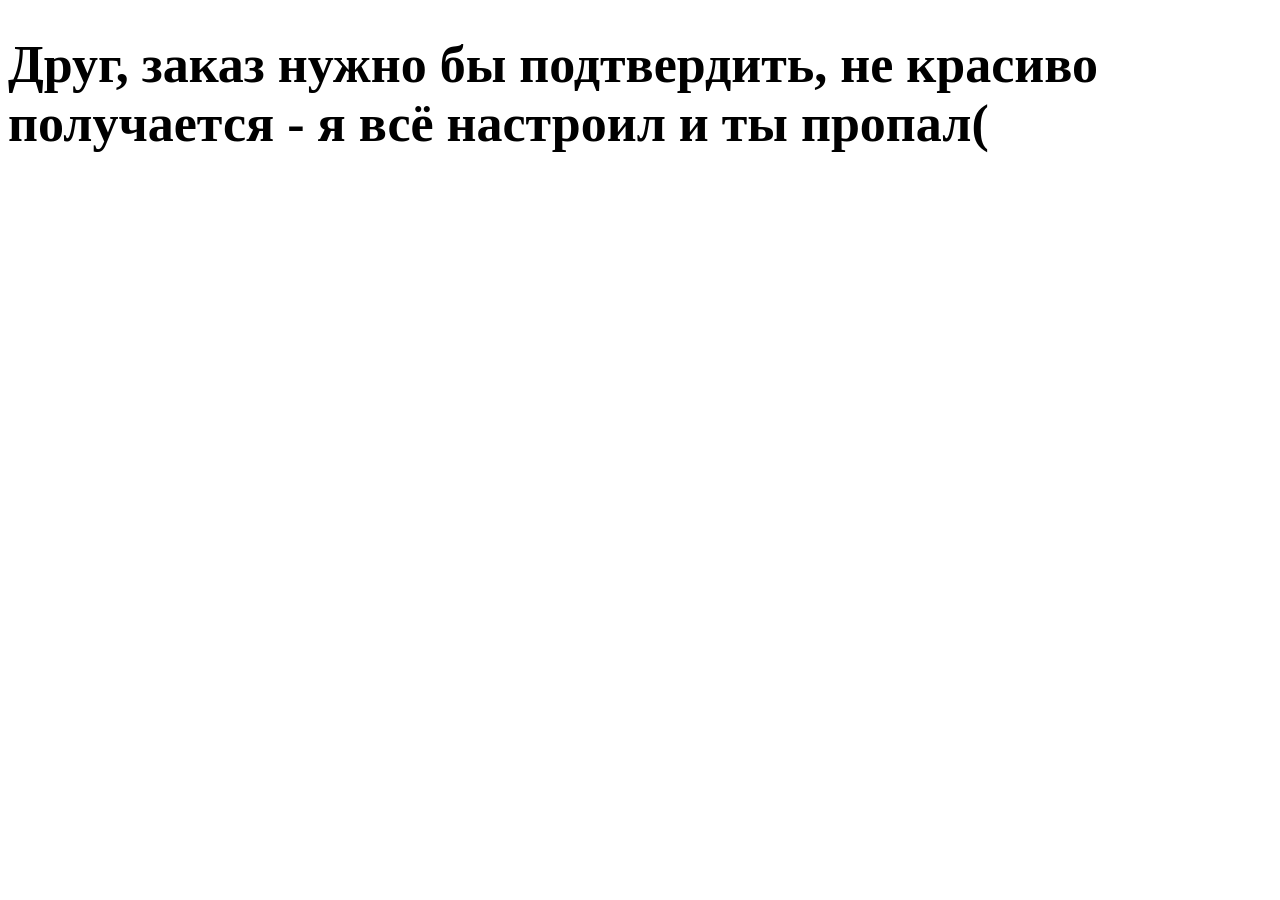
==== commit d18c6f47: "Update index.html" ====
--- a/export_site/index.html
+++ b/export_site/index.html
@@ -6,6 +6,6 @@
     <title>Школа танца Экзюпери</title>
   </head>
   <body>
-    <h1 style="font-size: 64px; color: #ccc">Друг, заказ нужно бы подтвердить, не красиво получается - я всё настроил и ты пропал(</h1>
+    <h1 style="font-size: 52px;">Друг, заказ нужно бы подтвердить, не красиво получается - я всё настроил и ты пропал(</h1>
   </body>
 </html>
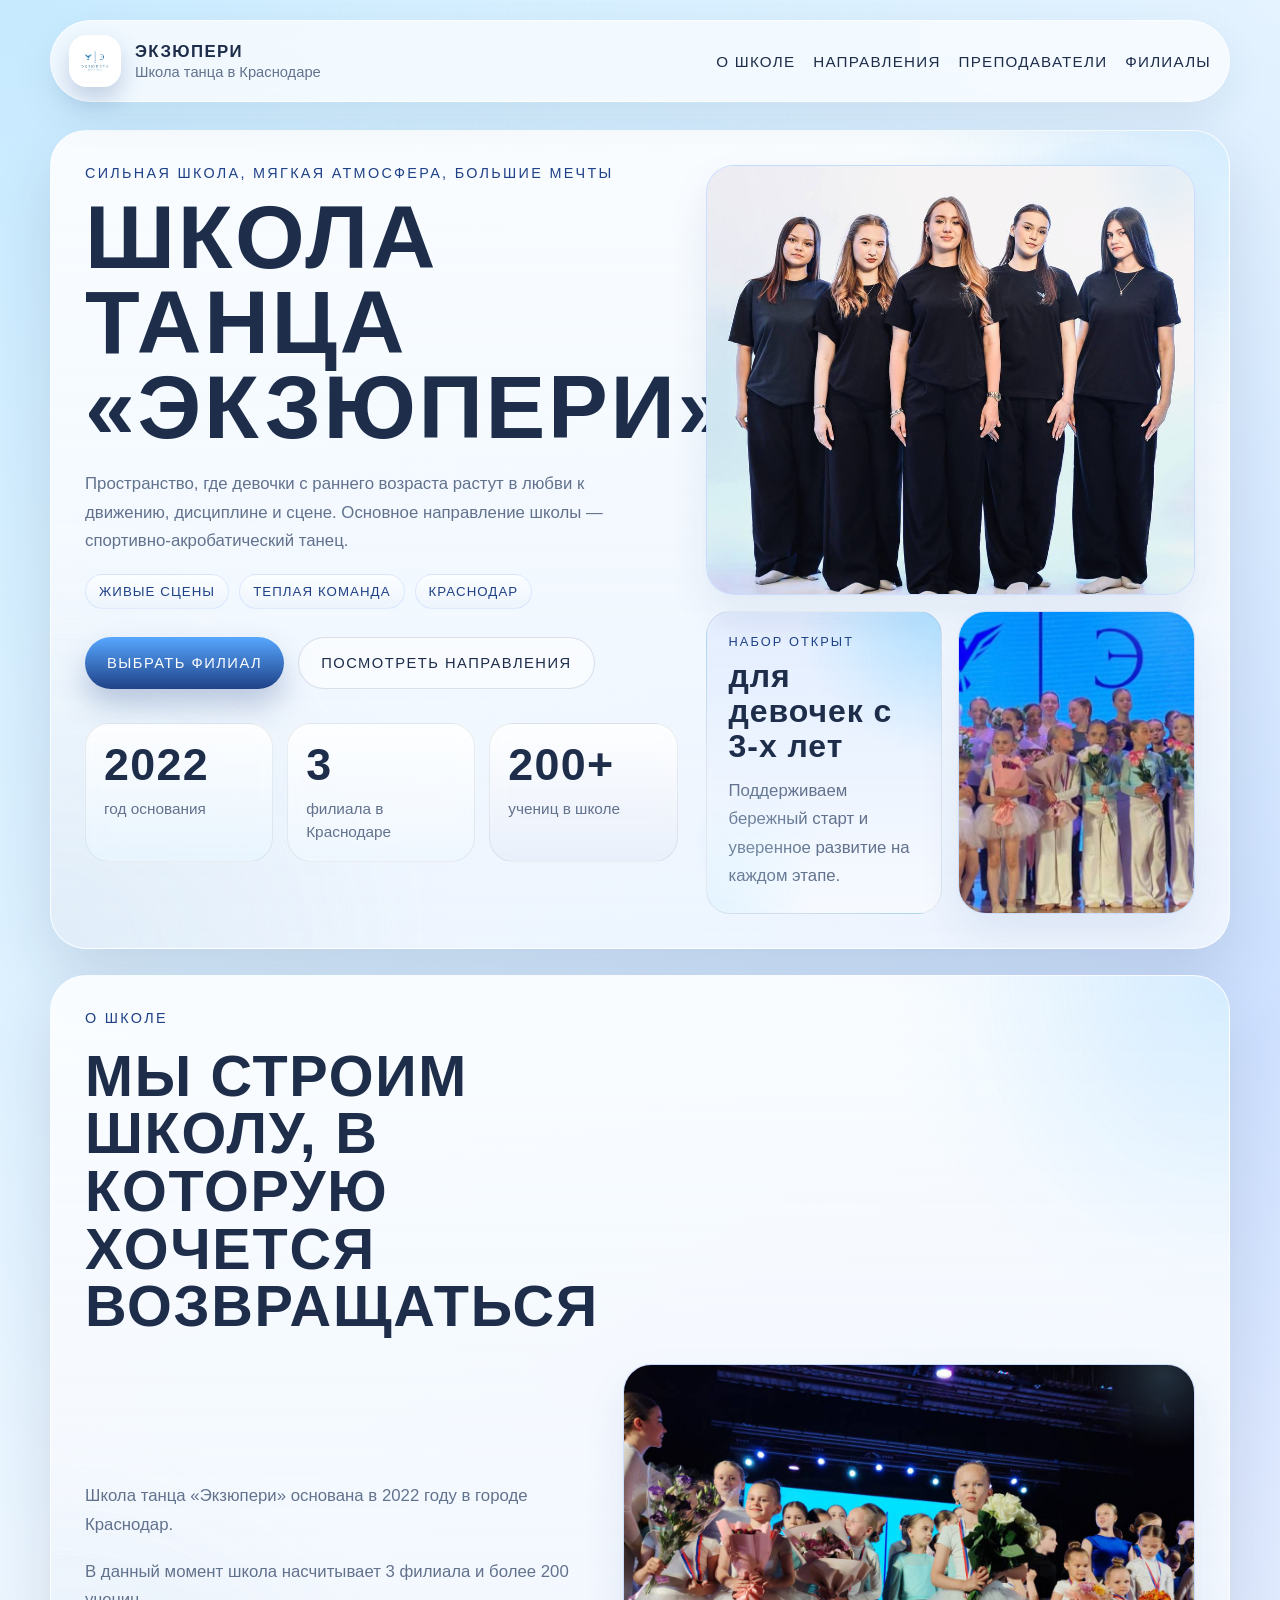
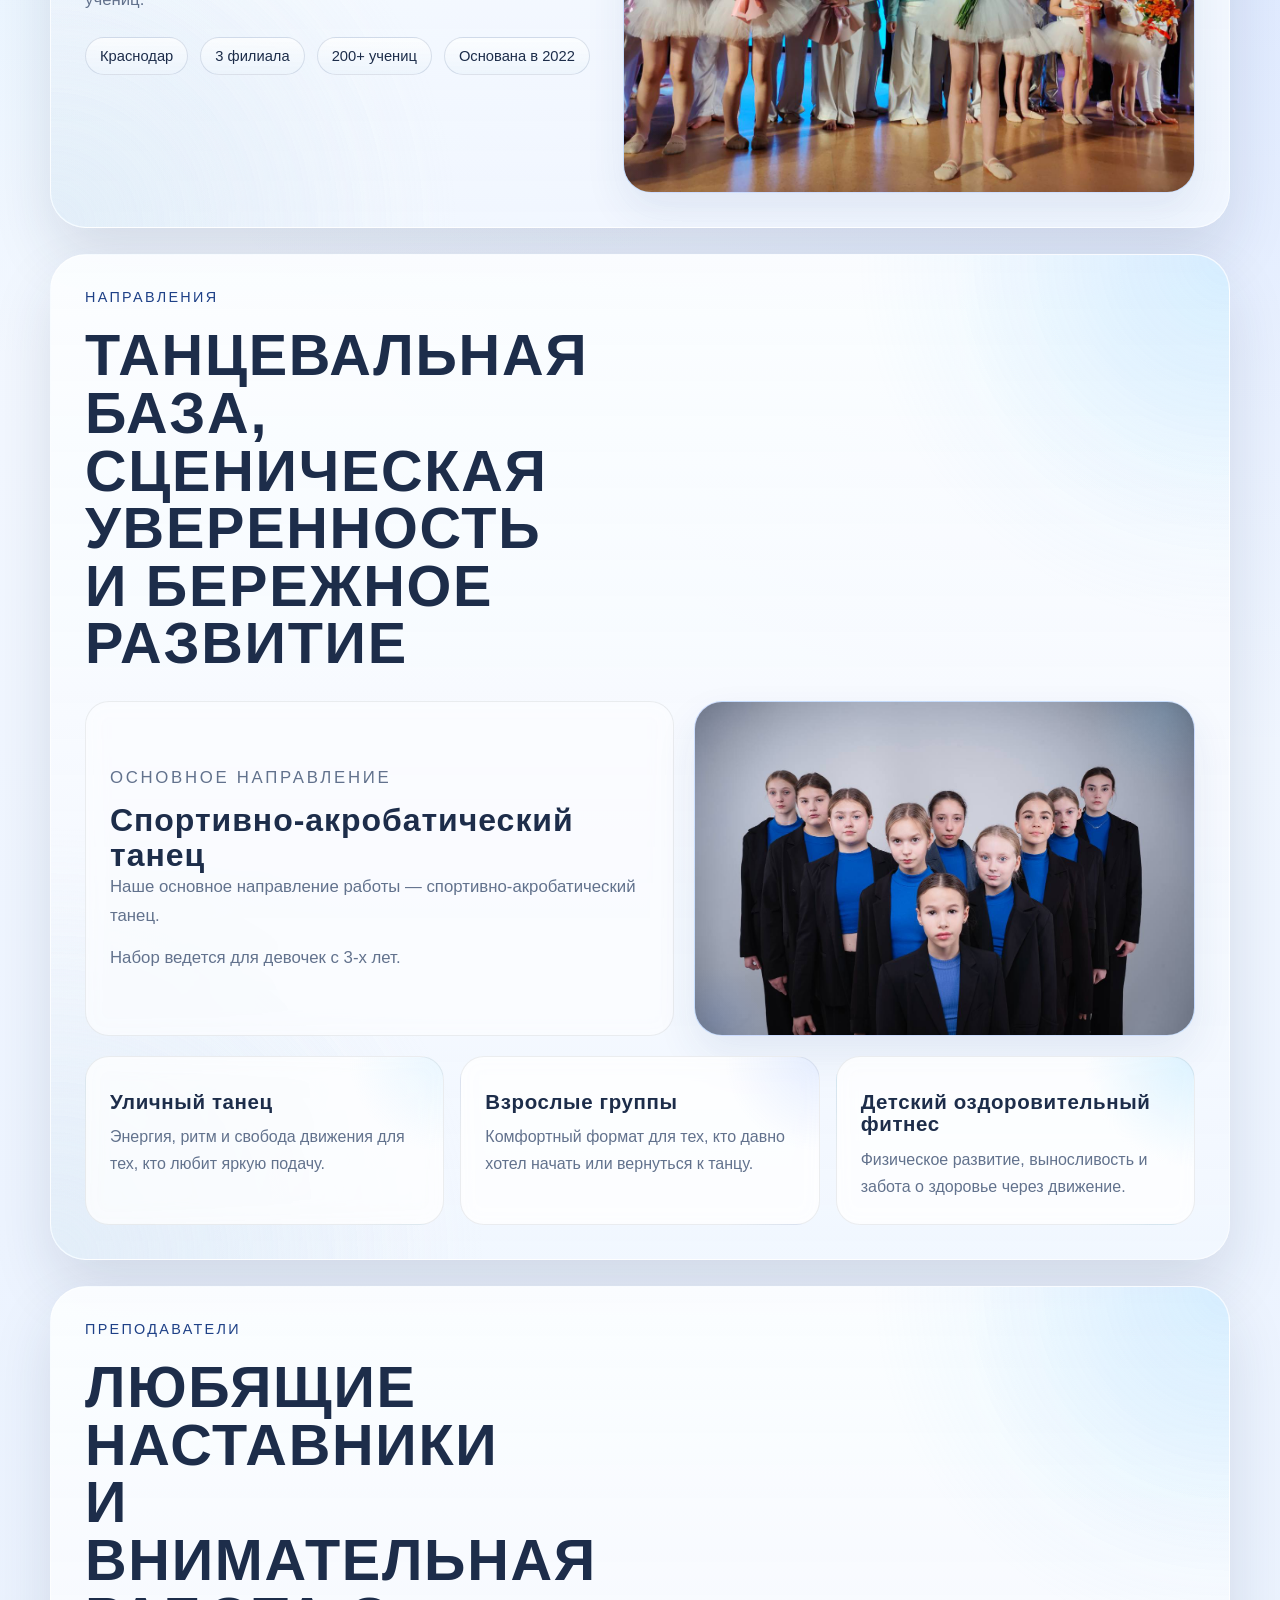
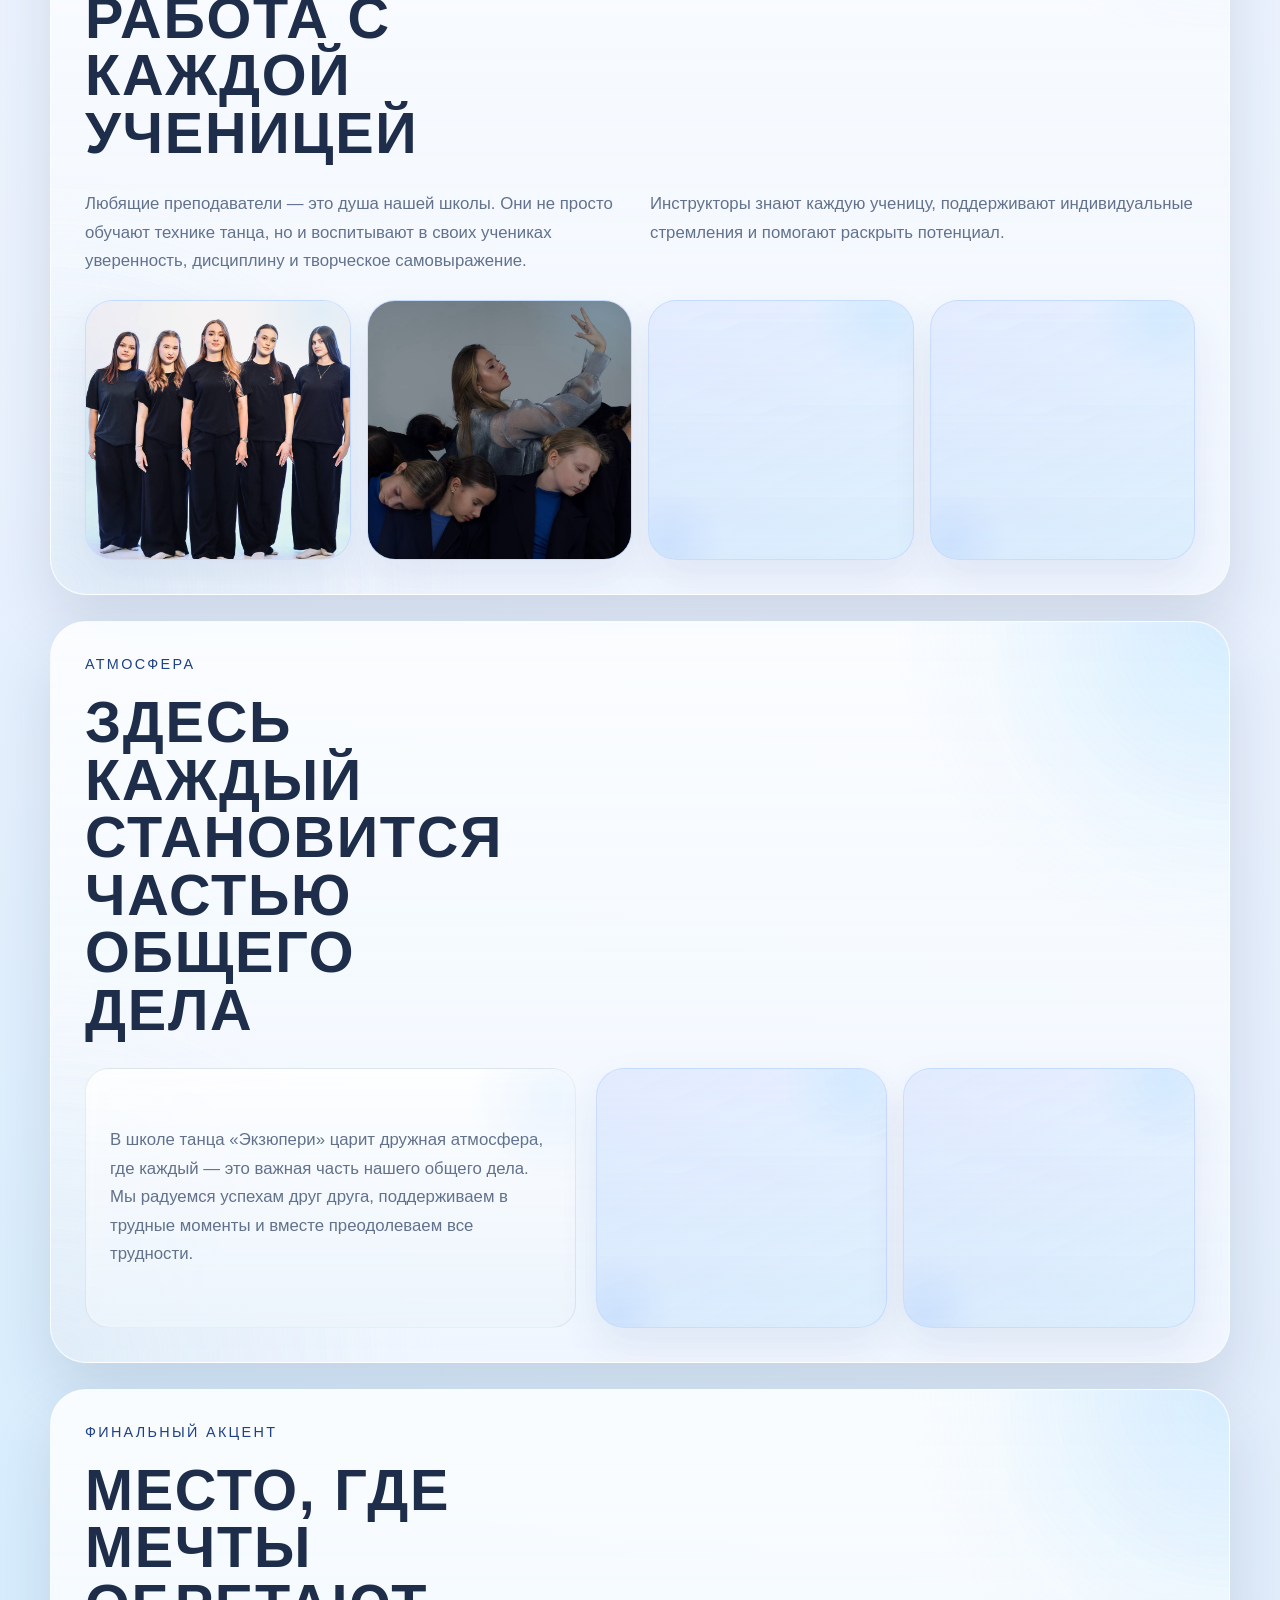
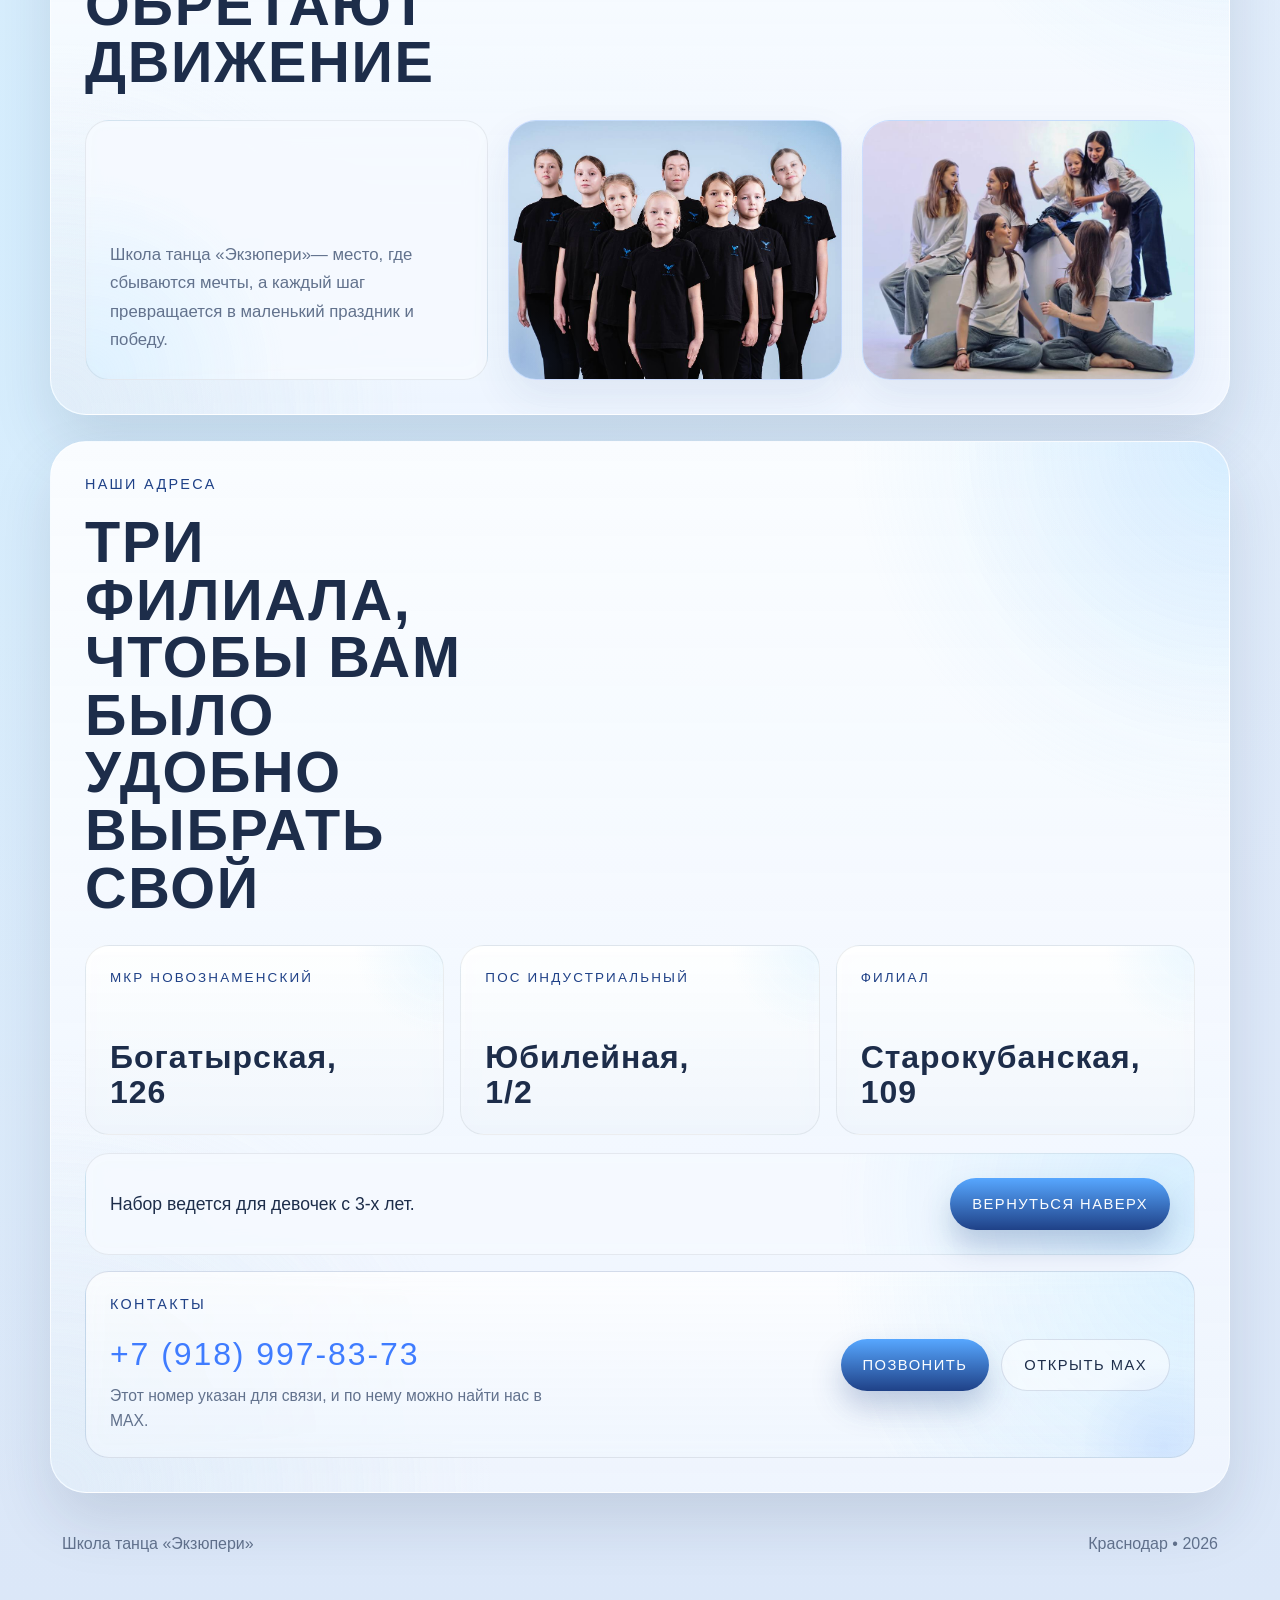
==== commit 06ee407d: "Update index.html" ====
--- a/export_site/index.html
+++ b/export_site/index.html
@@ -4,8 +4,325 @@
     <meta charset="UTF-8">
     <meta name="viewport" content="width=device-width, initial-scale=1.0">
     <title>Школа танца Экзюпери</title>
+    <meta
+      name="description"
+      content="Школа танца Экзюпери в Краснодаре. Спортивно-акробатический танец, уличный танец, взрослые группы и детский оздоровительный фитнес."
+    >
+    <link rel="icon" href="photo_5471992488244484492_y.jpg" type="image/jpeg">
+    <link rel="stylesheet" href="styles.css">
   </head>
   <body>
-    <h1 style="font-size: 52px;">Друг, заказ нужно бы подтвердить, не красиво получается - я всё настроил и ты пропал(</h1>
+    <div class="page-shell">
+      <header class="site-header">
+        <a class="brand" href="#top" aria-label="Школа танца Экзюпери">
+          <span class="brand-mark brand-mark-image">
+            <img src="photo_5471992488244484492_y.jpg" alt="Логотип школы танца Экзюпери" loading="eager" decoding="async">
+          </span>
+          <span class="brand-copy">
+            <strong>Экзюпери</strong>
+            <span>Школа танца в Краснодаре</span>
+          </span>
+        </a>
+
+        <nav class="site-nav" aria-label="Основная навигация">
+          <a href="#about">О школе</a>
+          <a href="#directions">Направления</a>
+          <a href="#team">Преподаватели</a>
+          <a href="#locations">Филиалы</a>
+        </nav>
+      </header>
+
+      <main id="top">
+        <section class="hero reveal">
+          <div class="hero-copy">
+            <p class="eyebrow">Сильная школа, мягкая атмосфера, большие мечты</p>
+            <h1>Школа танца «Экзюпери»</h1>
+            <p class="hero-text">
+              Пространство, где девочки с раннего возраста растут в любви к движению,
+              дисциплине и сцене. Основное направление школы — спортивно-акробатический танец.
+            </p>
+
+            <div class="hero-pills" aria-label="Ключевые особенности">
+              <span>Живые сцены</span>
+              <span>Теплая команда</span>
+              <span>Краснодар</span>
+            </div>
+
+            <div class="hero-actions">
+              <a class="button button-primary" href="#locations">Выбрать филиал</a>
+              <a class="button button-secondary" href="#directions">Посмотреть направления</a>
+            </div>
+
+            <div class="hero-stats" aria-label="Ключевые факты">
+              <article class="stat-card">
+                <strong>2022</strong>
+                <span>год основания</span>
+              </article>
+              <article class="stat-card">
+                <strong>3</strong>
+                <span>филиала в Краснодаре</span>
+              </article>
+              <article class="stat-card">
+                <strong>200+</strong>
+                <span>учениц в школе</span>
+              </article>
+            </div>
+          </div>
+
+          <div class="hero-visuals">
+            <article class="photo-frame photo-frame-large">
+              <img src="photo_5471939544182626141_y.jpg" alt="Преподаватели школы танца Экзюпери" loading="eager" decoding="async">
+              <div class="photo-fallback">
+                <span>Фото 1</span>
+                <small>Фото тренеров</small>
+              </div>
+            </article>
+
+            <article class="accent-card accent-card-sunrise">
+              <span class="card-label">Набор открыт</span>
+              <strong>для девочек с 3-х лет</strong>
+              <p>Поддерживаем бережный старт и уверенное развитие на каждом этапе.</p>
+            </article>
+
+            <article class="photo-frame photo-frame-small">
+              <img src="photo_5471939544182626152_y.jpg" alt="Фото школы танца Экзюпери со сцены" loading="lazy" decoding="async">
+              <div class="photo-fallback">
+                <span>Фото 2</span>
+                <small>Под информацию</small>
+              </div>
+            </article>
+
+            <div class="hero-orb hero-orb-one" aria-hidden="true"></div>
+            <div class="hero-orb hero-orb-two" aria-hidden="true"></div>
+          </div>
+        </section>
+
+        <section class="section about reveal" id="about">
+          <div class="section-heading">
+            <p class="eyebrow">О школе</p>
+            <h2>Мы строим школу, в которую хочется возвращаться</h2>
+          </div>
+
+          <div class="about-layout">
+            <div class="about-copy">
+              <p>Школа танца «Экзюпери» основана в 2022 году в городе Краснодар.</p>
+              <p>В данный момент школа насчитывает 3 филиала и более 200 учениц.</p>
+
+              <div class="fact-ribbon">
+                <span>Краснодар</span>
+                <span>3 филиала</span>
+                <span>200+ учениц</span>
+                <span>Основана в 2022</span>
+              </div>
+            </div>
+
+            <article class="photo-frame photo-frame-wide">
+              <img src="photo_5471939544182626151_y.jpg" alt="Ученицы школы танца Экзюпери на сцене" loading="lazy" decoding="async">
+              <div class="photo-fallback">
+                <span>Фото 3</span>
+                <small>Фото под информацию</small>
+              </div>
+            </article>
+          </div>
+        </section>
+
+        <section class="section directions reveal" id="directions">
+          <div class="section-heading">
+            <p class="eyebrow">Направления</p>
+            <h2>Танцевальная база, сценическая уверенность и бережное развитие</h2>
+          </div>
+
+          <div class="directions-layout">
+            <article class="main-direction">
+              <p class="card-label">Основное направление</p>
+              <h3>Спортивно-акробатический танец</h3>
+              <p>Наше основное направление работы — спортивно-акробатический танец.</p>
+              <p>Набор ведется для девочек с 3-х лет.</p>
+            </article>
+
+            <article class="photo-frame photo-frame-square">
+              <img src="photo_5471939544182626154_y.jpg" alt="Ученицы школы танца Экзюпери" loading="lazy" decoding="async">
+              <div class="photo-fallback">
+                <span>Фото 4</span>
+                <small>Фото для направлений</small>
+              </div>
+            </article>
+          </div>
+
+          <div class="tags-grid" aria-label="Дополнительные направления">
+            <article class="tag-card">
+              <strong>Уличный танец</strong>
+              <p>Энергия, ритм и свобода движения для тех, кто любит яркую подачу.</p>
+            </article>
+            <article class="tag-card">
+              <strong>Взрослые группы</strong>
+              <p>Комфортный формат для тех, кто давно хотел начать или вернуться к танцу.</p>
+            </article>
+            <article class="tag-card">
+              <strong>Детский оздоровительный фитнес</strong>
+              <p>Физическое развитие, выносливость и забота о здоровье через движение.</p>
+            </article>
+          </div>
+        </section>
+
+        <section class="section team reveal" id="team">
+          <div class="section-heading">
+            <p class="eyebrow">Преподаватели</p>
+            <h2>Любящие наставники и внимательная работа с каждой ученицей</h2>
+          </div>
+
+          <div class="split-copy">
+            <p>
+              Любящие преподаватели — это душа нашей школы. Они не просто обучают технике танца,
+              но и воспитывают в своих учениках уверенность, дисциплину и творческое самовыражение.
+            </p>
+            <p>
+              Инструкторы знают каждую ученицу, поддерживают индивидуальные стремления и помогают раскрыть потенциал.
+            </p>
+          </div>
+
+          <div class="gallery-grid gallery-grid-four">
+            <article class="photo-frame">
+              <img src="photo_5471939544182626141_y.jpg" alt="Преподаватели школы танца, фото 1" loading="lazy" decoding="async">
+              <div class="photo-fallback">
+                <span>Фото 4.1</span>
+                <small>Тренеры</small>
+              </div>
+            </article>
+            <article class="photo-frame">
+              <img src="photo_5471939544182626135_y.jpg" alt="Преподаватели школы танца, фото 2" loading="lazy" decoding="async">
+              <div class="photo-fallback">
+                <span>Фото 4.2</span>
+                <small>Тренеры</small>
+              </div>
+            </article>
+            <article class="photo-frame">
+              <img src="photo_5471939544182626142_y.jpg" alt="Преподаватели школы танца, фото 3" loading="lazy" decoding="async">
+              <div class="photo-fallback">
+                <span>Фото 4.3</span>
+                <small>Тренеры</small>
+              </div>
+            </article>
+            <article class="photo-frame">
+              <img src="photo_5471939544182626132_y.jpg" alt="Преподаватели школы танца, фото 4" loading="lazy" decoding="async">
+              <div class="photo-fallback">
+                <span>Фото 4.4</span>
+                <small>Тренеры</small>
+              </div>
+            </article>
+          </div>
+        </section>
+
+        <section class="section community reveal">
+          <div class="section-heading">
+            <p class="eyebrow">Атмосфера</p>
+            <h2>Здесь каждый становится частью общего дела</h2>
+          </div>
+
+          <div class="community-layout">
+            <article class="story-card">
+              <p>
+                В школе танца «Экзюпери» царит дружная атмосфера, где каждый — это важная часть нашего общего дела.
+                Мы радуемся успехам друг друга, поддерживаем в трудные моменты и вместе преодолеваем все трудности.
+              </p>
+            </article>
+
+            <div class="gallery-grid gallery-grid-two">
+              <article class="photo-frame">
+                <img src="photo_5471939544182626064_y.jpg" alt="Атмосфера школы танца, фото 1" loading="lazy" decoding="async">
+                <div class="photo-fallback">
+                  <span>Фото 5.1</span>
+                  <small>Атмосфера</small>
+                </div>
+              </article>
+              <article class="photo-frame">
+                <img src="photo_5471939544182626081_y.jpg" alt="Атмосфера школы танца, фото 2" loading="lazy" decoding="async">
+                <div class="photo-fallback">
+                  <span>Фото 5.2</span>
+                  <small>Атмосфера</small>
+                </div>
+              </article>
+            </div>
+          </div>
+        </section>
+
+        <section class="section finale reveal">
+          <div class="section-heading">
+            <p class="eyebrow">Финальный акцент</p>
+            <h2>Место, где мечты обретают движение</h2>
+          </div>
+
+          <div class="finale-layout">
+            <article class="closing-card">
+              <p>
+                Школа танца «Экзюпери»— место, где сбываются мечты, а каждый шаг превращается в маленький праздник и победу.
+              </p>
+            </article>
+
+            <article class="photo-frame">
+              <img src="photo_5471939544182626153_y.jpg" alt="Финальный блок, фото 1" loading="lazy" decoding="async">
+              <div class="photo-fallback">
+                <span>Фото 6.1</span>
+                <small>Команда</small>
+              </div>
+            </article>
+            <article class="photo-frame">
+              <img src="photo_5471939544182626065_y.jpg" alt="Финальный блок, фото 2" loading="lazy" decoding="async">
+              <div class="photo-fallback">
+                <span>Фото 6.2</span>
+                <small>Команда</small>
+              </div>
+            </article>
+          </div>
+        </section>
+
+        <section class="section locations reveal" id="locations">
+          <div class="section-heading">
+            <p class="eyebrow">Наши адреса</p>
+            <h2>Три филиала, чтобы вам было удобно выбрать свой</h2>
+          </div>
+
+          <div class="locations-grid">
+            <article class="location-card">
+              <span class="location-label">МКР Новознаменский</span>
+              <strong>Богатырская, 126</strong>
+            </article>
+            <article class="location-card">
+              <span class="location-label">ПОС Индустриальный</span>
+              <strong>Юбилейная, 1/2</strong>
+            </article>
+            <article class="location-card">
+              <span class="location-label">Филиал</span>
+              <strong>Старокубанская, 109</strong>
+            </article>
+          </div>
+
+          <div class="enroll-banner">
+            <p>Набор ведется для девочек с 3-х лет.</p>
+            <a class="button button-primary" href="#top">Вернуться наверх</a>
+          </div>
+
+          <div class="contact-banner" aria-label="Контакты школы танца Экзюпери">
+            <div class="contact-copy">
+              <p class="eyebrow">Контакты</p>
+              <a class="contact-phone" href="tel:+79189978373">+7 (918) 997-83-73</a>
+              <p>Этот номер указан для связи, и по нему можно найти нас в MAX.</p>
+            </div>
+
+            <div class="contact-actions">
+              <a class="button button-primary" href="tel:+79189978373">Позвонить</a>
+              <a class="button button-secondary" href="https://web.max.ru/" target="_blank" rel="noreferrer">Открыть MAX</a>
+            </div>
+          </div>
+        </section>
+      </main>
+
+      <footer class="site-footer">
+        <p>Школа танца «Экзюпери»</p>
+        <p>Краснодар • <span id="current-year"></span></p>
+      </footer>
+    </div>
+
+    <script src="script.js"></script>
   </body>
 </html>
--- a/export_site/styles.css
+++ b/export_site/styles.css
@@ -0,0 +1,1046 @@
+:root {
+  --bg: #edf4ff;
+  --bg-soft: #fbfdff;
+  --ink: #1d2d4a;
+  --muted: #62728d;
+  --accent: #3f7cff;
+  --accent-deep: #1f4187;
+  --accent-bright: #57a7ff;
+  --sun: #97d8ff;
+  --sky: #cfeeff;
+  --ice: #eef7ff;
+  --mist: #dde6f4;
+  --mint: #d9deea;
+  --line: rgba(34, 61, 111, 0.14);
+  --card: rgba(251, 253, 255, 0.78);
+  --shadow: 0 28px 60px rgba(29, 45, 74, 0.13);
+  --radius-xl: 36px;
+  --radius-lg: 24px;
+  --radius-md: 18px;
+  --max-width: 1180px;
+}
+
+*,
+*::before,
+*::after {
+  box-sizing: border-box;
+}
+
+html {
+  scroll-behavior: smooth;
+}
+
+body {
+  margin: 0;
+  min-width: 320px;
+  color: var(--ink);
+  font-family: "Avenir Next", "Segoe UI", "Trebuchet MS", sans-serif;
+  background:
+    radial-gradient(circle at top left, rgba(151, 216, 255, 0.54), transparent 30%),
+    radial-gradient(circle at right 16%, rgba(63, 124, 255, 0.2), transparent 24%),
+    radial-gradient(circle at 10% 78%, rgba(207, 238, 255, 0.72), transparent 26%),
+    linear-gradient(180deg, #ffffff 0%, var(--bg) 44%, #dbe7f8 100%);
+}
+
+body::before {
+  content: "";
+  position: fixed;
+  inset: 0;
+  pointer-events: none;
+  background-image:
+    linear-gradient(rgba(255, 255, 255, 0.22) 1px, transparent 1px),
+    linear-gradient(90deg, rgba(255, 255, 255, 0.22) 1px, transparent 1px);
+  background-size: 28px 28px;
+  mask-image: radial-gradient(circle at center, black 62%, transparent 100%);
+  opacity: 0.36;
+}
+
+img {
+  display: block;
+  width: 100%;
+}
+
+a {
+  color: inherit;
+  text-decoration: none;
+}
+
+p,
+h1,
+h2,
+h3 {
+  margin: 0;
+}
+
+.page-shell {
+  position: relative;
+  z-index: 1;
+  width: min(calc(100% - 32px), var(--max-width));
+  margin: 0 auto;
+  padding: 20px 0 48px;
+}
+
+.site-header {
+  position: sticky;
+  top: 16px;
+  z-index: 10;
+  display: flex;
+  align-items: center;
+  justify-content: space-between;
+  gap: 24px;
+  padding: 14px 18px;
+  margin-bottom: 28px;
+  border: 1px solid rgba(255, 255, 255, 0.7);
+  border-radius: 999px;
+  background: rgba(248, 252, 255, 0.84);
+  backdrop-filter: blur(16px);
+  box-shadow: 0 16px 40px rgba(29, 45, 74, 0.08);
+}
+
+.brand {
+  display: inline-flex;
+  align-items: center;
+  gap: 14px;
+}
+
+.brand-mark {
+  display: grid;
+  place-items: center;
+  width: 52px;
+  height: 52px;
+  border-radius: 18px;
+  color: #fdfefe;
+  font-family: "Futura", "Trebuchet MS", sans-serif;
+  font-size: 1.1rem;
+  letter-spacing: 0.12em;
+  background: linear-gradient(160deg, var(--accent) 0%, var(--accent-deep) 100%);
+  box-shadow: 0 12px 24px rgba(31, 65, 135, 0.24);
+}
+
+.brand-mark-image {
+  padding: 4px;
+  overflow: hidden;
+  background: rgba(255, 255, 255, 0.96);
+}
+
+.brand-mark-image img {
+  width: 100%;
+  height: 100%;
+  object-fit: contain;
+}
+
+.brand-copy {
+  display: flex;
+  flex-direction: column;
+  gap: 2px;
+}
+
+.brand-copy strong,
+.site-nav a,
+.eyebrow,
+h1,
+h2,
+h3,
+.button,
+.card-label,
+.location-label {
+  font-family: "Futura", "Avenir Next Condensed", "Trebuchet MS", sans-serif;
+}
+
+.brand-copy strong {
+  font-size: 1.05rem;
+  letter-spacing: 0.08em;
+  text-transform: uppercase;
+}
+
+.brand-copy span {
+  color: var(--muted);
+  font-size: 0.92rem;
+}
+
+.site-nav {
+  display: flex;
+  flex-wrap: wrap;
+  gap: 18px;
+}
+
+.site-nav a {
+  font-size: 0.95rem;
+  letter-spacing: 0.08em;
+  text-transform: uppercase;
+  transition: color 160ms ease;
+}
+
+.site-nav a:hover,
+.site-nav a:focus-visible {
+  color: var(--accent-deep);
+}
+
+.hero,
+.section {
+  position: relative;
+  margin-bottom: 26px;
+  border: 1px solid rgba(255, 255, 255, 0.62);
+  border-radius: var(--radius-xl);
+  background:
+    radial-gradient(circle at top right, rgba(87, 167, 255, 0.12), transparent 18%),
+    radial-gradient(circle at bottom left, rgba(207, 238, 255, 0.35), transparent 24%),
+    linear-gradient(180deg, rgba(251, 253, 255, 0.95), rgba(242, 247, 255, 0.84));
+  box-shadow: var(--shadow);
+  overflow: hidden;
+}
+
+.hero::after,
+.section::after {
+  content: "";
+  position: absolute;
+  inset: 0;
+  border-radius: inherit;
+  pointer-events: none;
+  background:
+    radial-gradient(circle at top right, rgba(151, 216, 255, 0.22), transparent 24%),
+    radial-gradient(circle at bottom left, rgba(217, 222, 234, 0.3), transparent 28%);
+}
+
+.hero {
+  display: grid;
+  grid-template-columns: minmax(0, 1.15fr) minmax(280px, 0.95fr);
+  gap: 28px;
+  padding: 34px;
+  isolation: isolate;
+}
+
+.hero-copy,
+.hero-visuals,
+.section > * {
+  position: relative;
+  z-index: 1;
+}
+
+.eyebrow {
+  margin-bottom: 14px;
+  color: var(--accent-deep);
+  font-size: 0.9rem;
+  letter-spacing: 0.16em;
+  text-transform: uppercase;
+}
+
+h1 {
+  max-width: 10ch;
+  font-size: clamp(3rem, 7vw, 5.7rem);
+  line-height: 0.95;
+  letter-spacing: 0.03em;
+  text-transform: uppercase;
+}
+
+.hero-text,
+.about-copy p,
+.main-direction p,
+.tag-card p,
+.story-card p,
+.closing-card p,
+.split-copy p,
+.accent-card p {
+  color: var(--muted);
+  font-size: 1.05rem;
+  line-height: 1.7;
+}
+
+.hero-text {
+  max-width: 58ch;
+  margin-top: 20px;
+}
+
+.hero-pills {
+  display: flex;
+  flex-wrap: wrap;
+  gap: 10px;
+  margin-top: 18px;
+}
+
+.hero-pills span {
+  padding: 9px 13px;
+  border: 1px solid rgba(63, 124, 255, 0.14);
+  border-radius: 999px;
+  color: var(--accent-deep);
+  font-size: 0.83rem;
+  letter-spacing: 0.08em;
+  text-transform: uppercase;
+  background:
+    linear-gradient(180deg, rgba(255, 255, 255, 0.78), rgba(236, 244, 252, 0.94));
+}
+
+.hero-actions {
+  display: flex;
+  flex-wrap: wrap;
+  gap: 14px;
+  margin-top: 28px;
+}
+
+.button {
+  display: inline-flex;
+  align-items: center;
+  justify-content: center;
+  min-height: 52px;
+  padding: 0 22px;
+  border-radius: 999px;
+  font-size: 0.92rem;
+  letter-spacing: 0.1em;
+  text-transform: uppercase;
+  transition:
+    transform 180ms ease,
+    box-shadow 180ms ease,
+    background-color 180ms ease;
+}
+
+.button:hover,
+.button:focus-visible {
+  transform: translateY(-2px);
+}
+
+.button-primary {
+  color: #fbfdff;
+  background: linear-gradient(180deg, var(--accent-bright) 0%, var(--accent-deep) 100%);
+  box-shadow: 0 16px 30px rgba(31, 65, 135, 0.26);
+}
+
+.button-secondary {
+  border: 1px solid var(--line);
+  background: rgba(255, 255, 255, 0.5);
+}
+
+.hero-stats {
+  display: grid;
+  grid-template-columns: repeat(3, minmax(0, 1fr));
+  gap: 14px;
+  margin-top: 34px;
+}
+
+.stat-card,
+.accent-card,
+.main-direction,
+.tag-card,
+.story-card,
+.closing-card,
+.location-card,
+.enroll-banner {
+  border: 1px solid rgba(31, 37, 51, 0.08);
+  border-radius: var(--radius-lg);
+  background: var(--card);
+  backdrop-filter: blur(10px);
+}
+
+.stat-card,
+.accent-card,
+.main-direction,
+.tag-card,
+.story-card,
+.closing-card,
+.location-card,
+.enroll-banner,
+.contact-banner,
+.photo-frame,
+.photo-frame-large,
+.photo-frame-wide,
+.photo-frame-square {
+  transition:
+    transform 220ms ease,
+    box-shadow 220ms ease,
+    border-color 220ms ease,
+    filter 220ms ease;
+}
+
+.stat-card:hover,
+.accent-card:hover,
+.main-direction:hover,
+.tag-card:hover,
+.story-card:hover,
+.closing-card:hover,
+.location-card:hover,
+.enroll-banner:hover,
+.contact-banner:hover,
+.photo-frame:hover {
+  transform: translateY(-4px);
+  box-shadow: 0 24px 52px rgba(31, 65, 135, 0.15);
+  border-color: rgba(63, 124, 255, 0.22);
+}
+
+.stat-card {
+  display: flex;
+  flex-direction: column;
+  gap: 10px;
+  padding: 18px;
+}
+
+.stat-card:nth-child(1) {
+  background: linear-gradient(180deg, rgba(255, 255, 255, 0.88), rgba(232, 245, 255, 0.82));
+}
+
+.stat-card:nth-child(2) {
+  background: linear-gradient(180deg, rgba(255, 255, 255, 0.88), rgba(238, 247, 255, 0.8));
+}
+
+.stat-card:nth-child(3) {
+  background: linear-gradient(180deg, rgba(255, 255, 255, 0.88), rgba(231, 238, 250, 0.82));
+}
+
+.stat-card strong {
+  font-family: "Futura", "Avenir Next Condensed", sans-serif;
+  font-size: clamp(1.8rem, 5vw, 2.8rem);
+  line-height: 1;
+  letter-spacing: 0.03em;
+}
+
+.stat-card span {
+  color: var(--muted);
+  font-size: 0.96rem;
+  line-height: 1.5;
+}
+
+.hero-visuals {
+  display: grid;
+  grid-template-columns: repeat(2, minmax(0, 1fr));
+  gap: 16px;
+  align-content: start;
+}
+
+.photo-frame,
+.logo-frame {
+  position: relative;
+  min-height: 260px;
+  border: 1px solid rgba(63, 124, 255, 0.14);
+  border-radius: 28px;
+  overflow: hidden;
+  background:
+    linear-gradient(155deg, rgba(63, 124, 255, 0.14), rgba(151, 216, 255, 0.2)),
+    linear-gradient(180deg, rgba(255, 255, 255, 0.82), rgba(236, 243, 252, 0.94));
+  box-shadow: 0 18px 40px rgba(31, 65, 135, 0.09);
+}
+
+.photo-frame img,
+.logo-frame img {
+  width: 100%;
+  height: 100%;
+  object-fit: cover;
+  opacity: 0;
+  transition: opacity 200ms ease;
+}
+
+.photo-frame::before,
+.photo-frame::after,
+.accent-card::before,
+.story-card::before,
+.contact-banner::before {
+  content: "";
+  position: absolute;
+  inset: auto;
+  pointer-events: none;
+  border-radius: 999px;
+  opacity: 0.75;
+}
+
+.photo-frame::before {
+  width: 160px;
+  height: 160px;
+  top: -70px;
+  right: -50px;
+  background: radial-gradient(circle, rgba(151, 216, 255, 0.28), transparent 65%);
+}
+
+.photo-frame::after {
+  width: 120px;
+  height: 120px;
+  left: -40px;
+  bottom: -45px;
+  background: radial-gradient(circle, rgba(63, 124, 255, 0.12), transparent 65%);
+}
+
+.logo-frame img {
+  object-fit: contain;
+  padding: 22px;
+  background: rgba(255, 255, 255, 0.86);
+}
+
+.photo-frame-large {
+  grid-column: span 2;
+  min-height: 430px;
+}
+
+.photo-frame-small {
+  min-height: 220px;
+}
+
+.photo-frame-wide {
+  min-height: 380px;
+}
+
+.photo-frame-square {
+  min-height: 320px;
+}
+
+.photo-fallback {
+  position: absolute;
+  inset: 0;
+  display: flex;
+  flex-direction: column;
+  align-items: center;
+  justify-content: center;
+  gap: 10px;
+  padding: 20px;
+  text-align: center;
+  color: rgba(31, 37, 51, 0.75);
+  background:
+    radial-gradient(circle at top, rgba(151, 216, 255, 0.22), transparent 38%),
+    linear-gradient(180deg, rgba(255, 255, 255, 0.78), rgba(239, 245, 252, 0.96));
+}
+
+.photo-fallback span {
+  font-family: "Futura", "Avenir Next Condensed", sans-serif;
+  font-size: 1.2rem;
+  letter-spacing: 0.08em;
+  text-transform: uppercase;
+}
+
+.photo-fallback small {
+  max-width: 26ch;
+  color: var(--muted);
+  line-height: 1.5;
+}
+
+.photo-frame.is-ready .photo-fallback,
+.logo-frame.is-ready .photo-fallback {
+  opacity: 0;
+  pointer-events: none;
+}
+
+.photo-frame.is-ready img,
+.logo-frame.is-ready img {
+  opacity: 1;
+}
+
+.accent-card {
+  display: flex;
+  flex-direction: column;
+  justify-content: flex-end;
+  min-height: 220px;
+  padding: 22px;
+  position: relative;
+  overflow: hidden;
+}
+
+.accent-card-sunrise {
+  background:
+    radial-gradient(circle at top right, rgba(151, 216, 255, 0.62), transparent 38%),
+    radial-gradient(circle at bottom left, rgba(207, 238, 255, 0.5), transparent 28%),
+    linear-gradient(180deg, rgba(63, 124, 255, 0.08), rgba(247, 250, 255, 0.92));
+}
+
+.card-label {
+  color: var(--accent-deep);
+  font-size: 0.8rem;
+  letter-spacing: 0.16em;
+  text-transform: uppercase;
+}
+
+.accent-card strong,
+.main-direction h3,
+.tag-card strong,
+.location-card strong {
+  margin-top: 10px;
+  font-size: clamp(1.45rem, 3vw, 2rem);
+  line-height: 1.1;
+  letter-spacing: 0.03em;
+}
+
+.accent-card p {
+  margin-top: 12px;
+}
+
+.accent-card::before {
+  width: 220px;
+  height: 220px;
+  top: -120px;
+  right: -95px;
+  background: radial-gradient(circle, rgba(151, 216, 255, 0.24), transparent 66%);
+}
+
+.section {
+  padding: 34px;
+}
+
+.section-heading {
+  display: grid;
+  gap: 8px;
+  margin-bottom: 28px;
+}
+
+h2 {
+  max-width: 14ch;
+  font-size: clamp(2rem, 5vw, 3.6rem);
+  line-height: 1;
+  letter-spacing: 0.03em;
+  text-transform: uppercase;
+}
+
+.about-layout,
+.directions-layout,
+.community-layout,
+.finale-layout {
+  display: grid;
+  gap: 20px;
+}
+
+.about-layout {
+  grid-template-columns: minmax(0, 0.95fr) minmax(280px, 1.05fr);
+  align-items: center;
+}
+
+.about-copy {
+  display: grid;
+  gap: 18px;
+}
+
+.fact-ribbon {
+  display: flex;
+  flex-wrap: wrap;
+  gap: 12px;
+  margin-top: 4px;
+}
+
+.fact-ribbon span {
+  padding: 10px 14px;
+  border: 1px solid var(--line);
+  border-radius: 999px;
+  background: linear-gradient(180deg, rgba(255, 255, 255, 0.7), rgba(236, 244, 252, 0.88));
+  font-size: 0.92rem;
+}
+
+.directions-layout {
+  grid-template-columns: minmax(0, 1.08fr) minmax(280px, 0.92fr);
+  align-items: stretch;
+}
+
+.main-direction,
+.tag-card,
+.story-card,
+.closing-card,
+.location-card,
+.enroll-banner {
+  padding: 24px;
+}
+
+.main-direction {
+  display: flex;
+  flex-direction: column;
+  justify-content: center;
+}
+
+.main-direction p:last-child {
+  margin-top: 14px;
+}
+
+.tags-grid,
+.gallery-grid,
+.locations-grid {
+  display: grid;
+  gap: 16px;
+}
+
+.tags-grid {
+  grid-template-columns: repeat(3, minmax(0, 1fr));
+  margin-top: 20px;
+}
+
+.tag-card strong {
+  display: block;
+  font-size: 1.28rem;
+}
+
+.tag-card:nth-child(1) {
+  background:
+    radial-gradient(circle at top right, rgba(151, 216, 255, 0.18), transparent 24%),
+    rgba(255, 255, 255, 0.76);
+}
+
+.tag-card:nth-child(2) {
+  background:
+    radial-gradient(circle at top right, rgba(63, 124, 255, 0.12), transparent 24%),
+    rgba(255, 255, 255, 0.78);
+}
+
+.tag-card:nth-child(3) {
+  background:
+    radial-gradient(circle at top right, rgba(207, 238, 255, 0.7), transparent 28%),
+    rgba(255, 255, 255, 0.78);
+}
+
+.tag-card p {
+  margin-top: 10px;
+  font-size: 1rem;
+}
+
+.split-copy {
+  display: grid;
+  grid-template-columns: repeat(2, minmax(0, 1fr));
+  gap: 20px;
+}
+
+.gallery-grid-four {
+  grid-template-columns: repeat(4, minmax(0, 1fr));
+  margin-top: 24px;
+}
+
+.gallery-grid-two {
+  grid-template-columns: repeat(2, minmax(0, 1fr));
+}
+
+.community-layout {
+  grid-template-columns: minmax(0, 0.9fr) minmax(280px, 1.1fr);
+  align-items: start;
+}
+
+.story-card {
+  min-height: 100%;
+  display: flex;
+  align-items: center;
+  background:
+    linear-gradient(180deg, rgba(255, 255, 255, 0.84), rgba(236, 244, 252, 0.9));
+  position: relative;
+  overflow: hidden;
+}
+
+.story-card::before {
+  width: 180px;
+  height: 180px;
+  right: -70px;
+  top: -60px;
+  background: radial-gradient(circle, rgba(87, 167, 255, 0.12), transparent 68%);
+}
+
+.finale-layout {
+  grid-template-columns: 1.15fr repeat(2, minmax(0, 0.95fr));
+  align-items: stretch;
+}
+
+.closing-card {
+  display: flex;
+  align-items: flex-end;
+  min-height: 100%;
+  background:
+    radial-gradient(circle at bottom left, rgba(151, 216, 255, 0.24), transparent 42%),
+    rgba(246, 250, 255, 0.9);
+}
+
+.locations-grid {
+  grid-template-columns: repeat(3, minmax(0, 1fr));
+}
+
+.location-card {
+  min-height: 190px;
+  display: flex;
+  flex-direction: column;
+  justify-content: space-between;
+  background:
+    radial-gradient(circle at top right, rgba(151, 216, 255, 0.18), transparent 22%),
+    linear-gradient(180deg, rgba(255, 255, 255, 0.9), rgba(239, 245, 252, 0.94));
+}
+
+.location-label {
+  color: var(--accent-deep);
+  font-size: 0.84rem;
+  letter-spacing: 0.16em;
+  text-transform: uppercase;
+}
+
+.location-card strong {
+  max-width: 12ch;
+}
+
+.enroll-banner {
+  display: flex;
+  align-items: center;
+  justify-content: space-between;
+  gap: 18px;
+  margin-top: 18px;
+  background:
+    radial-gradient(circle at right, rgba(151, 216, 255, 0.32), transparent 32%),
+    rgba(246, 250, 255, 0.9);
+}
+
+.enroll-banner p {
+  font-size: 1.1rem;
+  line-height: 1.6;
+}
+
+.contact-banner {
+  display: flex;
+  align-items: center;
+  justify-content: space-between;
+  gap: 20px;
+  margin-top: 16px;
+  padding: 24px;
+  border: 1px solid var(--line);
+  border-radius: var(--radius-lg);
+  background:
+    radial-gradient(circle at right top, rgba(151, 216, 255, 0.3), transparent 32%),
+    linear-gradient(180deg, rgba(255, 255, 255, 0.7), rgba(239, 246, 254, 0.78));
+  backdrop-filter: blur(10px);
+  position: relative;
+  overflow: hidden;
+}
+
+.contact-banner::before {
+  width: 180px;
+  height: 180px;
+  right: -60px;
+  bottom: -80px;
+  background: radial-gradient(circle, rgba(63, 124, 255, 0.16), transparent 68%);
+}
+
+.contact-copy {
+  display: grid;
+  gap: 10px;
+}
+
+.contact-phone {
+  color: var(--accent-deep);
+  font-family: "Futura", "Avenir Next Condensed", "Trebuchet MS", sans-serif;
+  font-size: clamp(1.3rem, 3vw, 2rem);
+  letter-spacing: 0.06em;
+}
+
+.contact-copy p:last-child {
+  color: var(--muted);
+  font-size: 0.98rem;
+  line-height: 1.6;
+  max-width: 54ch;
+}
+
+.contact-copy a {
+  color: var(--accent);
+}
+
+.contact-actions {
+  display: flex;
+  flex-wrap: wrap;
+  gap: 12px;
+  justify-content: flex-end;
+}
+
+.site-footer {
+  display: flex;
+  align-items: center;
+  justify-content: space-between;
+  gap: 18px;
+  padding: 16px 12px 0;
+  color: var(--muted);
+}
+
+.reveal {
+  animation: rise 700ms ease both;
+}
+
+.hero-orb {
+  position: absolute;
+  border-radius: 50%;
+  filter: blur(0);
+  pointer-events: none;
+  mix-blend-mode: screen;
+  animation: drift 12s ease-in-out infinite;
+}
+
+.hero-orb-one {
+  width: 180px;
+  height: 180px;
+  top: -24px;
+  right: 18px;
+  background: radial-gradient(circle, rgba(87, 167, 255, 0.18), rgba(87, 167, 255, 0.02) 70%);
+}
+
+.hero-orb-two {
+  width: 120px;
+  height: 120px;
+  left: -10px;
+  bottom: 12px;
+  background: radial-gradient(circle, rgba(151, 216, 255, 0.22), rgba(151, 216, 255, 0.02) 70%);
+  animation-delay: -4s;
+}
+
+@keyframes rise {
+  from {
+    opacity: 0;
+    transform: translateY(18px);
+  }
+
+  to {
+    opacity: 1;
+    transform: translateY(0);
+  }
+}
+
+@keyframes drift {
+  0%,
+  100% {
+    transform: translate3d(0, 0, 0) scale(1);
+  }
+
+  50% {
+    transform: translate3d(0, 10px, 0) scale(1.04);
+  }
+}
+
+@media (prefers-reduced-motion: no-preference) {
+  .hero-visuals .photo-frame-large {
+    animation: floaty 9s ease-in-out infinite;
+  }
+
+  .hero-visuals .photo-frame-small {
+    animation: floaty 11s ease-in-out infinite reverse;
+  }
+
+  .stat-card:nth-child(2) {
+    animation: floaty 10s ease-in-out infinite;
+  }
+
+  .tag-card:nth-child(2) {
+    animation: floaty 12s ease-in-out infinite;
+  }
+}
+
+@keyframes floaty {
+  0%,
+  100% {
+    transform: translateY(0);
+  }
+
+  50% {
+    transform: translateY(-6px);
+  }
+}
+
+@media (max-width: 980px) {
+  .site-header,
+  .split-copy,
+  .hero,
+  .about-layout,
+  .directions-layout,
+  .community-layout,
+  .finale-layout,
+  .tags-grid,
+  .gallery-grid-four,
+  .locations-grid {
+    grid-template-columns: 1fr;
+  }
+
+  .site-header {
+    display: grid;
+    justify-content: stretch;
+    border-radius: 28px;
+  }
+
+  .site-nav {
+    justify-content: space-between;
+  }
+
+  .hero {
+    padding: 26px;
+  }
+
+  h1 {
+    max-width: 12ch;
+  }
+
+  .hero-stats,
+  .hero-visuals,
+  .gallery-grid-two {
+    grid-template-columns: repeat(2, minmax(0, 1fr));
+  }
+
+  .photo-frame-large {
+    min-height: 360px;
+  }
+
+  .photo-frame-wide,
+  .photo-frame-square {
+    min-height: 300px;
+  }
+
+  .contact-banner {
+    align-items: flex-start;
+    flex-direction: column;
+  }
+
+  .contact-actions {
+    justify-content: flex-start;
+  }
+
+  .hero-orb {
+    opacity: 0.8;
+  }
+}
+
+@media (max-width: 680px) {
+  .page-shell {
+    width: min(calc(100% - 20px), var(--max-width));
+    padding-top: 10px;
+  }
+
+  .site-header,
+  .hero,
+  .section {
+    padding: 20px;
+  }
+
+  .site-nav {
+    gap: 12px 16px;
+  }
+
+  .site-nav a {
+    font-size: 0.84rem;
+  }
+
+  .hero-stats,
+  .hero-visuals,
+  .gallery-grid-two {
+    grid-template-columns: 1fr;
+  }
+
+  .photo-frame-large,
+  .photo-frame-wide,
+  .photo-frame-square,
+  .photo-frame {
+    min-height: 240px;
+  }
+
+  .hero-actions,
+  .enroll-banner,
+  .contact-banner,
+  .site-footer {
+    flex-direction: column;
+    align-items: stretch;
+  }
+
+  .button {
+    width: 100%;
+  }
+
+  .contact-phone {
+    word-break: break-word;
+  }
+
+  .hero-orb-one {
+    width: 130px;
+    height: 130px;
+    right: -10px;
+  }
+
+  .hero-orb-two {
+    width: 88px;
+    height: 88px;
+    left: -12px;
+  }
+
+  h2 {
+    max-width: 100%;
+  }
+}
